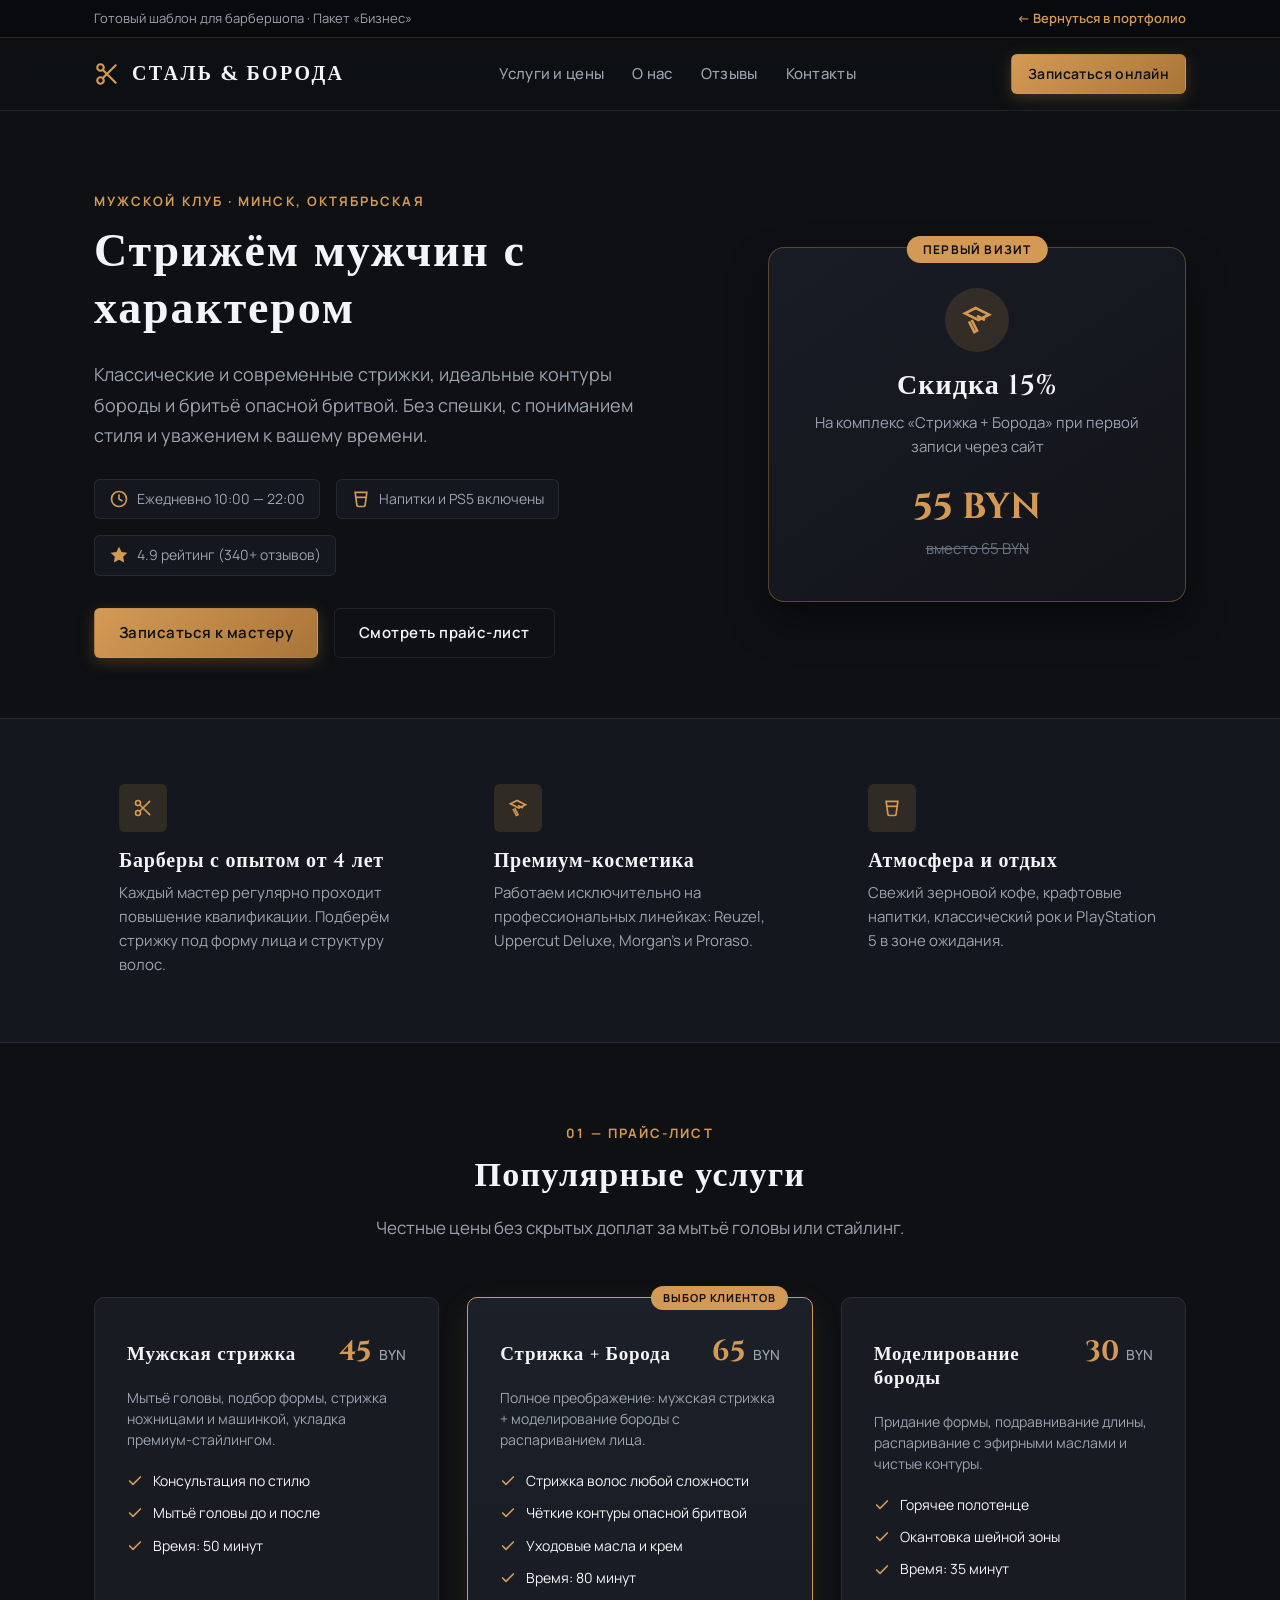
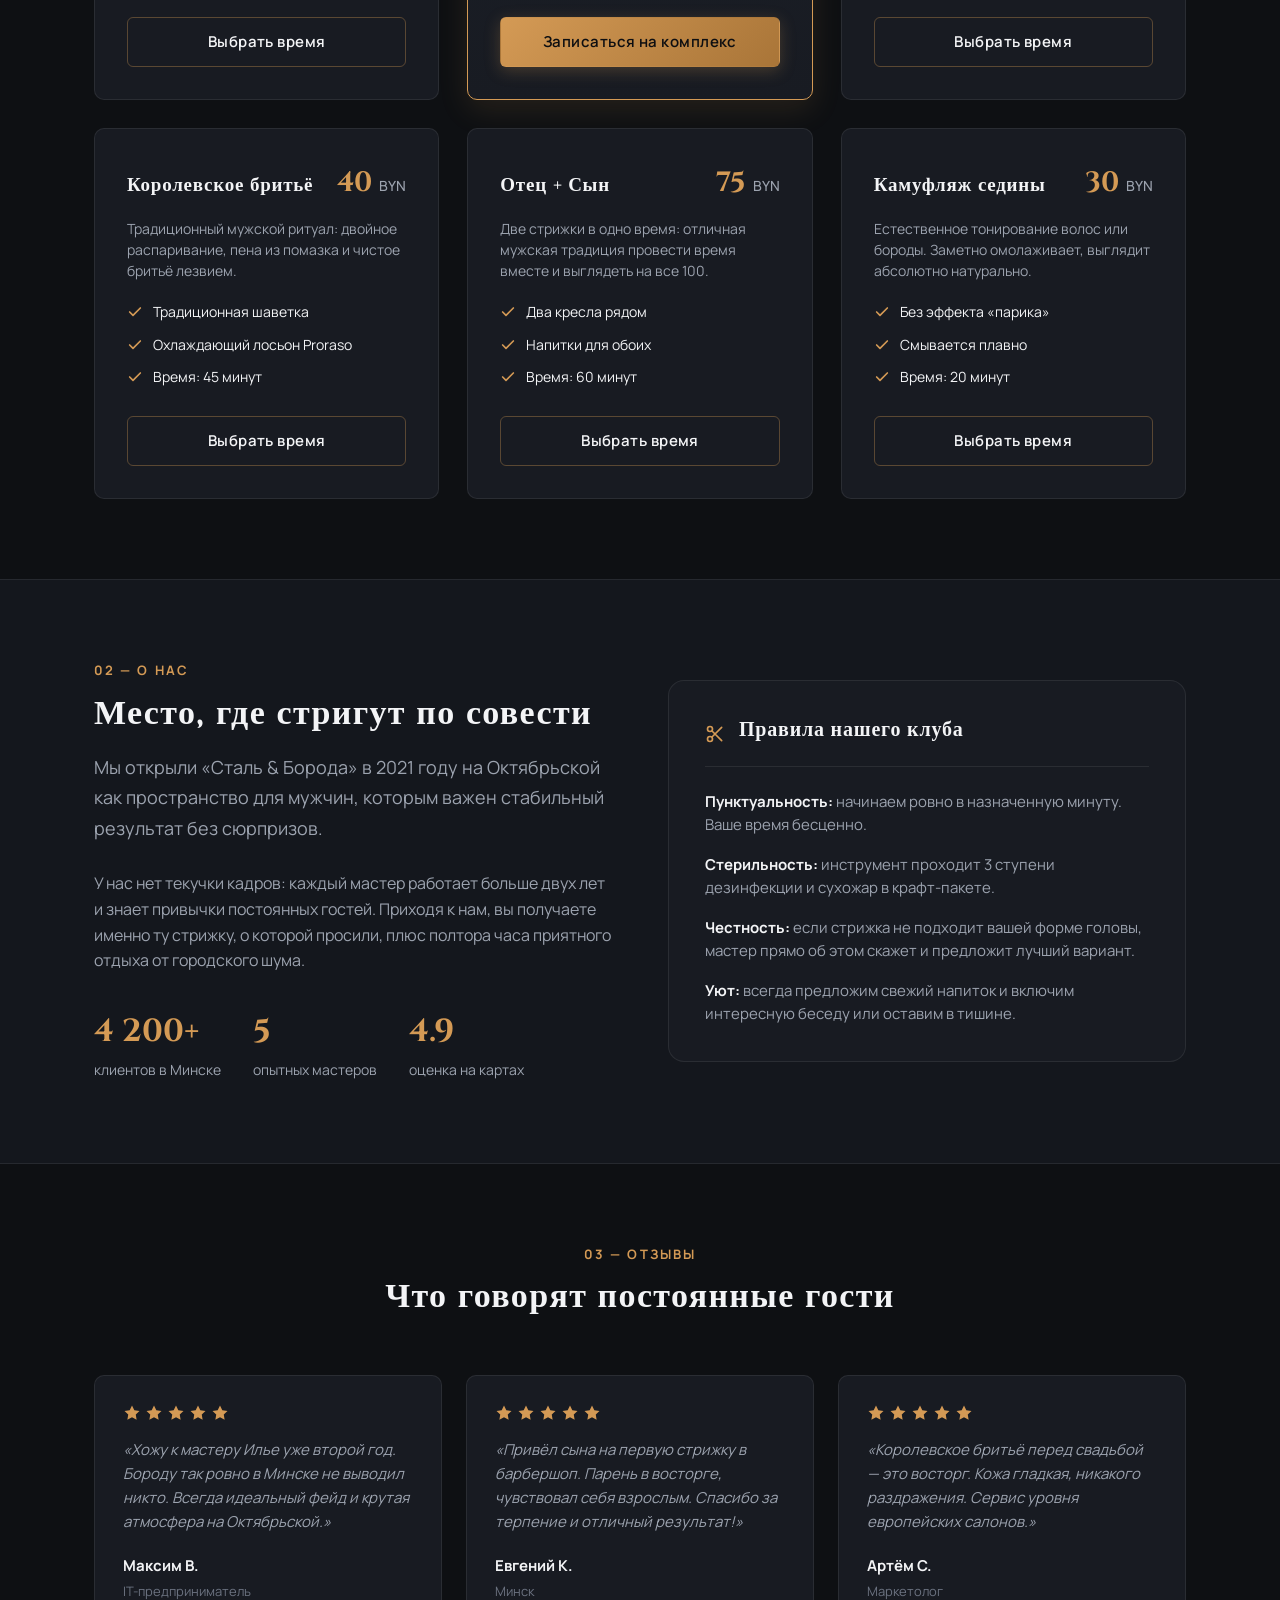
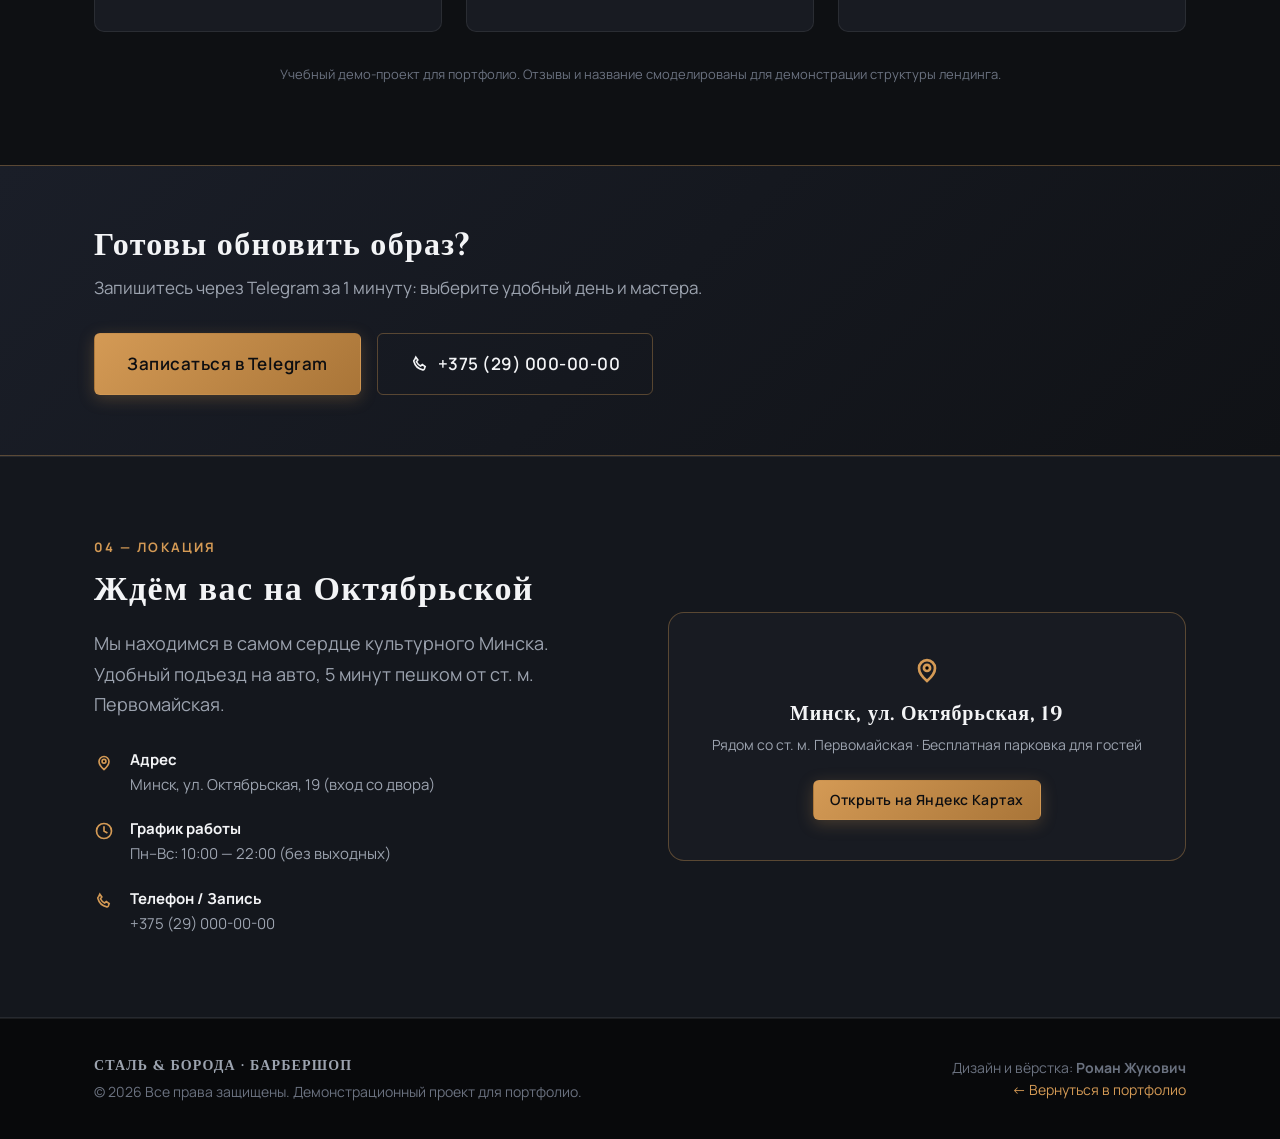
==== demo/barber/index.html @ 0c167d6f "Добавлены 3 шаблона под ниши (барбершоп, СТО, репетитор) и коммерческие пакеты" ====
<!DOCTYPE html>
<html lang="ru">
<head>
<meta charset="utf-8">
<meta name="viewport" content="width=device-width, initial-scale=1">
<title>Барбершоп «Сталь & Борода» — Минск | Мужские стрижки и бритьё</title>
<meta name="description" content="Демо-сайт барбершопа в Минске: мужские стрижки, моделирование бороды, королевское бритьё. Стильный тёмный дизайн, прайс-лист, онлайн-запись.">
<link rel="icon" href="favicon.svg" type="image/svg+xml">
<link rel="preconnect" href="https://fonts.googleapis.com">
<link rel="preconnect" href="https://fonts.gstatic.com" crossorigin>
<link rel="stylesheet" href="https://fonts.googleapis.com/css2?family=Cinzel:wght@600;700;800&family=Manrope:wght@300;400;500;600;700&display=swap">
<link rel="stylesheet" href="style.css">
</head>
<body>

<!-- SVG-иконки без внешних зависимостей -->
<svg width="0" height="0" style="position:absolute" aria-hidden="true" focusable="false">
  <symbol id="i-scissors" viewBox="0 0 24 24"><circle cx="6" cy="6" r="3" fill="none" stroke="currentColor" stroke-width="2"/><circle cx="6" cy="18" r="3" fill="none" stroke="currentColor" stroke-width="2"/><path d="M20 4L8.7 15.3M8.7 8.7L20 20" stroke="currentColor" stroke-width="2" stroke-linecap="round"/></symbol>
  <symbol id="i-razor" viewBox="0 0 24 24"><path d="M3 7l8-4 10 5-8 4z" fill="none" stroke="currentColor" stroke-width="2"/><path d="M6 13l4 8 2-1-4-8" stroke="currentColor" stroke-width="2"/><path d="M12 9l6 3" stroke="currentColor" stroke-width="2"/></symbol>
  <symbol id="i-clock" viewBox="0 0 24 24"><circle cx="12" cy="12" r="9" fill="none" stroke="currentColor" stroke-width="2"/><path d="M12 7v5l3.5 2" stroke="currentColor" stroke-width="2" stroke-linecap="round"/></symbol>
  <symbol id="i-star" viewBox="0 0 24 24"><path d="M12 2l3.09 6.26L22 9.27l-5 4.87 1.18 6.88L12 17.77l-6.18 3.25L7 14.14 2 9.27l6.91-1.01L12 2z" fill="currentColor"/></symbol>
  <symbol id="i-pin" viewBox="0 0 24 24"><path d="M12 21s6-5.2 6-9.6A6 6 0 0 0 6 11.4C6 15.8 12 21 12 21z" fill="none" stroke="currentColor" stroke-width="2"/><circle cx="12" cy="11.2" r="2.3" stroke="currentColor" stroke-width="2"/></symbol>
  <symbol id="i-phone" viewBox="0 0 24 24"><path d="M7 3.8l2.4 3.4-1.7 2.1a11 11 0 0 0 5 5l2.1-1.7 3.4 2.4-1 3a1.6 1.6 0 0 1-1.8 1C9.4 17.8 6.2 14.6 4.6 8.6a1.6 1.6 0 0 1 1-1.8z" fill="none" stroke="currentColor" stroke-width="2"/></symbol>
  <symbol id="i-check" viewBox="0 0 24 24"><path d="M20 6L9 17l-5-5" fill="none" stroke="currentColor" stroke-width="2.5" stroke-linecap="round" stroke-linejoin="round"/></symbol>
  <symbol id="i-whiskey" viewBox="0 0 24 24"><path d="M5 4h14l-2 15a2 2 0 0 1-2 2H9a2 2 0 0 1-2-2L5 4z" fill="none" stroke="currentColor" stroke-width="2"/><path d="M6 10h12" stroke="currentColor" stroke-width="2"/></symbol>
</svg>

<!-- Полоска демонстрации портфолио -->
<div class="demo-strip">
  <div class="container strip-inner">
    <span>Готовый шаблон для барбершопа · Пакет «Бизнес»</span>
    <a href="../../index.html">← Вернуться в портфолио</a>
  </div>
</div>

<!-- ================= ШАПКА ================= -->
<header class="site-header">
  <div class="container header-inner">
    <a class="logo" href="index.html">
      <svg class="icon icon-logo" aria-hidden="true" focusable="false"><use href="#i-scissors"></use></svg>
      <span>СТАЛЬ & БОРОДА</span>
    </a>

    <nav class="nav" aria-label="Навигация">
      <a href="#services">Услуги и цены</a>
      <a href="#about">О нас</a>
      <a href="#reviews">Отзывы</a>
      <a href="#contacts">Контакты</a>
    </nav>

    <a class="btn btn-primary btn-small" href="https://t.me/Zhukovich_R" target="_blank" rel="noopener">Записаться онлайн</a>
  </div>
</header>

<main>

  <!-- ================= ГЛАВНЫЙ ЭКРАН ================= -->
  <section class="hero">
    <div class="container hero-inner">
      <div class="hero-content">
        <p class="eyebrow">Мужской клуб · Минск, Октябрьская</p>
        <h1>Стрижём мужчин с характером</h1>
        <p class="lead">
          Классические и современные стрижки, идеальные контуры бороды и бритьё опасной бритвой.
          Без спешки, с пониманием стиля и уважением к вашему времени.
        </p>

        <ul class="hero-badges">
          <li><svg class="icon" aria-hidden="true"><use href="#i-clock"></use></svg> Ежедневно 10:00 — 22:00</li>
          <li><svg class="icon" aria-hidden="true"><use href="#i-whiskey"></use></svg> Напитки и PS5 включены</li>
          <li><svg class="icon" aria-hidden="true"><use href="#i-star"></use></svg> 4.9 рейтинг (340+ отзывов)</li>
        </ul>

        <div class="hero-actions">
          <a class="btn btn-primary" href="https://t.me/Zhukovich_R" target="_blank" rel="noopener">Записаться к мастеру</a>
          <a class="btn btn-ghost" href="#services">Смотреть прайс-лист</a>
        </div>
      </div>

      <!-- Атмосферная карточка первого экрана -->
      <div class="hero-card" aria-hidden="true">
        <div class="badge-accent">Первый визит</div>
        <div class="hero-card-inner">
          <div class="hero-card-icon"><svg class="icon icon-hero"><use href="#i-razor"></use></svg></div>
          <h3>Скидка 15%</h3>
          <p>На комплекс «Стрижка + Борода» при первой записи через сайт</p>
          <div class="hero-card-price">55 BYN <span>вместо 65 BYN</span></div>
        </div>
      </div>
    </div>
  </section>

  <!-- ================= ПРЕИМУЩЕСТВА ================= -->
  <section class="features">
    <div class="container features-grid">
      <article class="feature-item">
        <div class="feature-icon"><svg class="icon"><use href="#i-scissors"></use></svg></div>
        <h3>Барберы с опытом от 4 лет</h3>
        <p>Каждый мастер регулярно проходит повышение квалификации. Подберём стрижку под форму лица и структуру волос.</p>
      </article>

      <article class="feature-item">
        <div class="feature-icon"><svg class="icon"><use href="#i-razor"></use></svg></div>
        <h3>Премиум-косметика</h3>
        <p>Работаем исключительно на профессиональных линейках: Reuzel, Uppercut Deluxe, Morgan's и Proraso.</p>
      </article>

      <article class="feature-item">
        <div class="feature-icon"><svg class="icon"><use href="#i-whiskey"></use></svg></div>
        <h3>Атмосфера и отдых</h3>
        <p>Свежий зерновой кофе, крафтовые напитки, классический рок и PlayStation 5 в зоне ожидания.</p>
      </article>
    </div>
  </section>

  <!-- ================= УСЛУГИ И ЦЕНЫ ================= -->
  <section id="services" class="section">
    <div class="container">
      <div class="section-head">
        <p class="eyebrow">01 — Прайс-лист</p>
        <h2>Популярные услуги</h2>
        <p class="section-desc">Честные цены без скрытых доплат за мытьё головы или стайлинг.</p>
      </div>

      <div class="pricing-grid">
        <article class="price-card">
          <div class="price-header">
            <h3>Мужская стрижка</h3>
            <span class="price-val">45 <small>BYN</small></span>
          </div>
          <p class="price-desc">Мытьё головы, подбор формы, стрижка ножницами и машинкой, укладка премиум-стайлингом.</p>
          <ul class="price-features">
            <li><svg class="icon-chk"><use href="#i-check"></use></svg> Консультация по стилю</li>
            <li><svg class="icon-chk"><use href="#i-check"></use></svg> Мытьё головы до и после</li>
            <li><svg class="icon-chk"><use href="#i-check"></use></svg> Время: 50 минут</li>
          </ul>
          <a class="btn btn-outline" href="https://t.me/Zhukovich_R" target="_blank" rel="noopener">Выбрать время</a>
        </article>

        <article class="price-card popular">
          <div class="popular-tag">Выбор клиентов</div>
          <div class="price-header">
            <h3>Стрижка + Борода</h3>
            <span class="price-val">65 <small>BYN</small></span>
          </div>
          <p class="price-desc">Полное преображение: мужская стрижка + моделирование бороды с распариванием лица.</p>
          <ul class="price-features">
            <li><svg class="icon-chk"><use href="#i-check"></use></svg> Стрижка волос любой сложности</li>
            <li><svg class="icon-chk"><use href="#i-check"></use></svg> Чёткие контуры опасной бритвой</li>
            <li><svg class="icon-chk"><use href="#i-check"></use></svg> Уходовые масла и крем</li>
            <li><svg class="icon-chk"><use href="#i-check"></use></svg> Время: 80 минут</li>
          </ul>
          <a class="btn btn-primary" href="https://t.me/Zhukovich_R" target="_blank" rel="noopener">Записаться на комплекс</a>
        </article>

        <article class="price-card">
          <div class="price-header">
            <h3>Моделирование бороды</h3>
            <span class="price-val">30 <small>BYN</small></span>
          </div>
          <p class="price-desc">Придание формы, подравнивание длины, распаривание с эфирными маслами и чистые контуры.</p>
          <ul class="price-features">
            <li><svg class="icon-chk"><use href="#i-check"></use></svg> Горячее полотенце</li>
            <li><svg class="icon-chk"><use href="#i-check"></use></svg> Окантовка шейной зоны</li>
            <li><svg class="icon-chk"><use href="#i-check"></use></svg> Время: 35 минут</li>
          </ul>
          <a class="btn btn-outline" href="https://t.me/Zhukovich_R" target="_blank" rel="noopener">Выбрать время</a>
        </article>

        <article class="price-card">
          <div class="price-header">
            <h3>Королевское бритьё</h3>
            <span class="price-val">40 <small>BYN</small></span>
          </div>
          <p class="price-desc">Традиционный мужской ритуал: двойное распаривание, пена из помазка и чистое бритьё лезвием.</p>
          <ul class="price-features">
            <li><svg class="icon-chk"><use href="#i-check"></use></svg> Традиционная шаветка</li>
            <li><svg class="icon-chk"><use href="#i-check"></use></svg> Охлаждающий лосьон Proraso</li>
            <li><svg class="icon-chk"><use href="#i-check"></use></svg> Время: 45 минут</li>
          </ul>
          <a class="btn btn-outline" href="https://t.me/Zhukovich_R" target="_blank" rel="noopener">Выбрать время</a>
        </article>

        <article class="price-card">
          <div class="price-header">
            <h3>Отец + Сын</h3>
            <span class="price-val">75 <small>BYN</small></span>
          </div>
          <p class="price-desc">Две стрижки в одно время: отличная мужская традиция провести время вместе и выглядеть на все 100.</p>
          <ul class="price-features">
            <li><svg class="icon-chk"><use href="#i-check"></use></svg> Два кресла рядом</li>
            <li><svg class="icon-chk"><use href="#i-check"></use></svg> Напитки для обоих</li>
            <li><svg class="icon-chk"><use href="#i-check"></use></svg> Время: 60 минут</li>
          </ul>
          <a class="btn btn-outline" href="https://t.me/Zhukovich_R" target="_blank" rel="noopener">Выбрать время</a>
        </article>

        <article class="price-card">
          <div class="price-header">
            <h3>Камуфляж седины</h3>
            <span class="price-val">30 <small>BYN</small></span>
          </div>
          <p class="price-desc">Естественное тонирование волос или бороды. Заметно омолаживает, выглядит абсолютно натурально.</p>
          <ul class="price-features">
            <li><svg class="icon-chk"><use href="#i-check"></use></svg> Без эффекта «парика»</li>
            <li><svg class="icon-chk"><use href="#i-check"></use></svg> Смывается плавно</li>
            <li><svg class="icon-chk"><use href="#i-check"></use></svg> Время: 20 минут</li>
          </ul>
          <a class="btn btn-outline" href="https://t.me/Zhukovich_R" target="_blank" rel="noopener">Выбрать время</a>
        </article>
      </div>
    </div>
  </section>

  <!-- ================= О НАС ================= -->
  <section id="about" class="section section-darker">
    <div class="container two-col">
      <div>
        <p class="eyebrow">02 — О нас</p>
        <h2>Место, где стригут по совести</h2>
        <p class="lead">
          Мы открыли «Сталь & Борода» в 2021 году на Октябрьской как пространство для мужчин,
          которым важен стабильный результат без сюрпризов.
        </p>
        <p class="text-muted">
          У нас нет текучки кадров: каждый мастер работает больше двух лет и знает привычки постоянных гостей.
          Приходя к нам, вы получаете именно ту стрижку, о которой просили, плюс полтора часа приятного отдыха от городского шума.
        </p>
        <div class="stats-row">
          <div class="stat-box"><b>4 200+</b><span>клиентов в Минске</span></div>
          <div class="stat-box"><b>5</b><span>опытных мастеров</span></div>
          <div class="stat-box"><b>4.9</b><span>оценка на картах</span></div>
        </div>
      </div>

      <div class="atmosphere-box">
        <div class="atmo-header">
          <svg class="icon icon-gold"><use href="#i-scissors"></use></svg>
          <h3>Правила нашего клуба</h3>
        </div>
        <ul class="atmo-list">
          <li><b>Пунктуальность:</b> начинаем ровно в назначенную минуту. Ваше время бесценно.</li>
          <li><b>Стерильность:</b> инструмент проходит 3 ступени дезинфекции и сухожар в крафт-пакете.</li>
          <li><b>Честность:</b> если стрижка не подходит вашей форме головы, мастер прямо об этом скажет и предложит лучший вариант.</li>
          <li><b>Уют:</b> всегда предложим свежий напиток и включим интересную беседу или оставим в тишине.</li>
        </ul>
      </div>
    </div>
  </section>

  <!-- ================= ОТЗЫВЫ ================= -->
  <section id="reviews" class="section">
    <div class="container">
      <div class="section-head">
        <p class="eyebrow">03 — Отзывы</p>
        <h2>Что говорят постоянные гости</h2>
      </div>

      <div class="reviews-grid">
        <article class="review-card">
          <div class="stars">
            <svg class="icon-star"><use href="#i-star"></use></svg>
            <svg class="icon-star"><use href="#i-star"></use></svg>
            <svg class="icon-star"><use href="#i-star"></use></svg>
            <svg class="icon-star"><use href="#i-star"></use></svg>
            <svg class="icon-star"><use href="#i-star"></use></svg>
          </div>
          <p>«Хожу к мастеру Илье уже второй год. Бороду так ровно в Минске не выводил никто. Всегда идеальный фейд и крутая атмосфера на Октябрьской.»</p>
          <div class="reviewer"><b>Максим В.</b><span>IT-предприниматель</span></div>
        </article>

        <article class="review-card">
          <div class="stars">
            <svg class="icon-star"><use href="#i-star"></use></svg>
            <svg class="icon-star"><use href="#i-star"></use></svg>
            <svg class="icon-star"><use href="#i-star"></use></svg>
            <svg class="icon-star"><use href="#i-star"></use></svg>
            <svg class="icon-star"><use href="#i-star"></use></svg>
          </div>
          <p>«Привёл сына на первую стрижку в барбершоп. Парень в восторге, чувствовал себя взрослым. Спасибо за терпение и отличный результат!»</p>
          <div class="reviewer"><b>Евгений К.</b><span>Минск</span></div>
        </article>

        <article class="review-card">
          <div class="stars">
            <svg class="icon-star"><use href="#i-star"></use></svg>
            <svg class="icon-star"><use href="#i-star"></use></svg>
            <svg class="icon-star"><use href="#i-star"></use></svg>
            <svg class="icon-star"><use href="#i-star"></use></svg>
            <svg class="icon-star"><use href="#i-star"></use></svg>
          </div>
          <p>«Королевское бритьё перед свадьбой — это восторг. Кожа гладкая, никакого раздражения. Сервис уровня европейских салонов.»</p>
          <div class="reviewer"><b>Артём С.</b><span>Маркетолог</span></div>
        </article>
      </div>

      <p class="demo-note">Учебный демо-проект для портфолио. Отзывы и название смоделированы для демонстрации структуры лендинга.</p>
    </div>
  </section>

  <!-- ================= ПРИЗЫВ К ДЕЙСТВИЮ ================= -->
  <section class="cta-banner">
    <div class="container cta-flex">
      <div>
        <h2>Готовы обновить образ?</h2>
        <p>Запишитесь через Telegram за 1 минуту: выберите удобный день и мастера.</p>
      </div>
      <div class="cta-btns">
        <a class="btn btn-primary btn-large" href="https://t.me/Zhukovich_R" target="_blank" rel="noopener">Записаться в Telegram</a>
        <a class="btn btn-outline btn-large" href="tel:+375290000000">
          <svg class="icon"><use href="#i-phone"></use></svg>
          +375 (29) 000-00-00
        </a>
      </div>
    </div>
  </section>

  <!-- ================= КОНТАКТЫ ================= -->
  <section id="contacts" class="section section-darker">
    <div class="container two-col">
      <div>
        <p class="eyebrow">04 — Локация</p>
        <h2>Ждём вас на Октябрьской</h2>
        <p class="lead">
          Мы находимся в самом сердце культурного Минска. Удобный подъезд на авто, 5 минут пешком от ст. м. Первомайская.
        </p>

        <ul class="contact-info">
          <li>
            <svg class="icon"><use href="#i-pin"></use></svg>
            <div><b>Адрес</b><span>Минск, ул. Октябрьская, 19 (вход со двора)</span></div>
          </li>
          <li>
            <svg class="icon"><use href="#i-clock"></use></svg>
            <div><b>График работы</b><span>Пн–Вс: 10:00 — 22:00 (без выходных)</span></div>
          </li>
          <li>
            <svg class="icon"><use href="#i-phone"></use></svg>
            <div><b>Телефон / Запись</b><span>+375 (29) 000-00-00</span></div>
          </li>
        </ul>
      </div>

      <div class="map-placeholder">
        <div class="map-box">
          <svg class="icon icon-big"><use href="#i-pin"></use></svg>
          <h4>Минск, ул. Октябрьская, 19</h4>
          <p>Рядом со ст. м. Первомайская · Бесплатная парковка для гостей</p>
          <a class="btn btn-small btn-primary" href="https://yandex.by/maps" target="_blank" rel="noopener">Открыть на Яндекс Картах</a>
        </div>
      </div>
    </div>
  </section>

</main>

<!-- ================= ПОДВАЛ ================= -->
<footer class="site-footer">
  <div class="container footer-inner">
    <div>
      <p class="footer-brand">СТАЛЬ & БОРОДА · БАРБЕРШОП</p>
      <p class="footer-copy">© 2026 Все права защищены. Демонстрационный проект для портфолио.</p>
    </div>
    <div class="footer-meta">
      <p>Дизайн и вёрстка: <b>Роман Жукович</b></p>
      <p><a href="../../index.html">← Вернуться в портфолио</a></p>
    </div>
  </div>
</footer>

</body>
</html>
---- demo/barber/style.css ----
/* =========================================================
   СТАЛЬ & БОРОДА — Стили барбершопа
   Дизайн: Тёмный маскулинный стиль с тёплым бронзово-золотым акцентом
   ========================================================= */

:root {
  --bg-main: #0e1013;
  --bg-surface: #14171d;
  --bg-surface-2: #1b1f27;
  --bg-card: #181b22;
  --border: rgba(255, 255, 255, 0.08);
  --border-gold: rgba(212, 154, 85, 0.35);

  --text-main: #f3f4f6;
  --text-muted: #9ca3af;
  --text-subtle: #6b7280;

  --gold: #d49a55;
  --gold-hover: #e5b072;
  --gold-dark: #a97538;
  --gold-glow: rgba(212, 154, 85, 0.15);

  --font-heading: 'Cinzel', serif;
  --font-body: 'Manrope', -apple-system, BlinkMacSystemFont, 'Segoe UI', Roboto, sans-serif;

  --radius-sm: 6px;
  --radius-md: 10px;
  --radius-lg: 16px;
  --transition: 0.25s cubic-bezier(0.16, 1, 0.3, 1);
}

*, *::before, *::after {
  box-sizing: border-box;
  margin: 0;
  padding: 0;
}

html {
  scroll-behavior: smooth;
  font-size: 16px;
  background-color: var(--bg-main);
  color: var(--text-main);
  font-family: var(--font-body);
  line-height: 1.6;
  -webkit-font-smoothing: antialiased;
}

body {
  overflow-x: hidden;
  background-color: var(--bg-main);
}

/* ================= СЕТКА И КОНТЕЙНЕР ================= */

.container {
  width: 100%;
  max-width: 1140px;
  margin: 0 auto;
  padding: 0 24px;
}

/* ================= ДЕМО-ПОЛОСКА ================= */

.demo-strip {
  background: #090a0d;
  border-bottom: 1px solid rgba(212, 154, 85, 0.2);
  font-size: 0.8125rem;
  padding: 8px 0;
  color: var(--text-muted);
}

.strip-inner {
  display: flex;
  justify-content: space-between;
  align-items: center;
  flex-wrap: wrap;
  gap: 12px;
}

.strip-inner a {
  color: var(--gold);
  text-decoration: none;
  font-weight: 600;
  transition: color var(--transition);
}

.strip-inner a:hover {
  color: var(--gold-hover);
  text-decoration: underline;
}

/* ================= ШАПКА ================= */

.site-header {
  position: sticky;
  top: 0;
  z-index: 100;
  background: rgba(14, 16, 19, 0.88);
  backdrop-filter: blur(12px);
  -webkit-backdrop-filter: blur(12px);
  border-bottom: 1px solid var(--border);
  padding: 16px 0;
}

.header-inner {
  display: flex;
  justify-content: space-between;
  align-items: center;
}

.logo {
  display: inline-flex;
  align-items: center;
  gap: 12px;
  color: var(--text-main);
  text-decoration: none;
  font-family: var(--font-heading);
  font-weight: 700;
  font-size: 1.25rem;
  letter-spacing: 0.12em;
}

.logo .icon-logo {
  width: 26px;
  height: 26px;
  color: var(--gold);
}

.nav {
  display: flex;
  align-items: center;
  gap: 28px;
}

.nav a {
  color: var(--text-muted);
  text-decoration: none;
  font-size: 0.9375rem;
  font-weight: 500;
  letter-spacing: 0.02em;
  transition: color var(--transition);
}

.nav a:hover {
  color: var(--gold);
}

/* ================= КНОПКИ ================= */

.btn {
  display: inline-flex;
  align-items: center;
  justify-content: center;
  gap: 8px;
  font-family: var(--font-body);
  font-size: 0.9375rem;
  font-weight: 600;
  letter-spacing: 0.03em;
  padding: 12px 24px;
  border-radius: var(--radius-sm);
  text-decoration: none;
  cursor: pointer;
  transition: all var(--transition);
  border: 1px solid transparent;
}

.btn-primary {
  background: linear-gradient(135deg, var(--gold), var(--gold-dark));
  color: #0d0e11;
  box-shadow: 0 4px 16px rgba(212, 154, 85, 0.25);
}

.btn-primary:hover {
  background: linear-gradient(135deg, var(--gold-hover), var(--gold));
  box-shadow: 0 6px 22px rgba(212, 154, 85, 0.4);
  transform: translateY(-1px);
}

.btn-ghost {
  background: transparent;
  color: var(--text-main);
  border-color: var(--border);
}

.btn-ghost:hover {
  border-color: var(--gold);
  color: var(--gold);
  background: var(--gold-glow);
}

.btn-outline {
  background: transparent;
  color: var(--text-main);
  border-color: var(--border-gold);
}

.btn-outline:hover {
  background: var(--gold-glow);
  border-color: var(--gold);
  color: var(--gold-hover);
}

.btn-small {
  padding: 8px 16px;
  font-size: 0.875rem;
}

.btn-large {
  padding: 16px 32px;
  font-size: 1.0625rem;
}

/* ================= ИКОНКИ ================= */

.icon {
  width: 20px;
  height: 20px;
  stroke-width: 2;
  flex-shrink: 0;
  vertical-align: middle;
}

.icon-big {
  width: 32px;
  height: 32px;
  color: var(--gold);
}

.icon-star {
  width: 18px;
  height: 18px;
  color: var(--gold);
  fill: var(--gold);
}

.icon-gold {
  color: var(--gold);
}

.icon-chk {
  width: 16px;
  height: 16px;
  color: var(--gold);
  flex-shrink: 0;
}

/* ================= ТИПОГРАФИКА ================= */

.eyebrow {
  color: var(--gold);
  text-transform: uppercase;
  font-size: 0.8125rem;
  letter-spacing: 0.16em;
  font-weight: 700;
  margin-bottom: 12px;
}

h1, h2, h3, h4 {
  font-family: var(--font-heading);
  color: var(--text-main);
  line-height: 1.25;
  letter-spacing: 0.04em;
}

h1 {
  font-size: 2.875rem;
  font-weight: 800;
  margin-bottom: 20px;
}

h2 {
  font-size: 2.125rem;
  font-weight: 700;
  margin-bottom: 16px;
}

h3 {
  font-size: 1.25rem;
  font-weight: 600;
  margin-bottom: 8px;
}

.lead {
  font-size: 1.125rem;
  color: var(--text-muted);
  line-height: 1.7;
  max-width: 580px;
  margin-bottom: 28px;
}

.section {
  padding: 80px 0;
}

.section-darker {
  background-color: var(--bg-surface);
  border-top: 1px solid var(--border);
  border-bottom: 1px solid var(--border);
}

.section-head {
  text-align: center;
  max-width: 640px;
  margin: 0 auto 56px;
}

.section-desc {
  color: var(--text-muted);
  font-size: 1.0625rem;
  margin-top: 8px;
}

/* ================= ГЛАВНЫЙ ЭКРАН ================= */

.hero {
  padding: 80px 0 60px;
  position: relative;
  overflow: hidden;
}

.hero-inner {
  display: grid;
  grid-template-columns: 1.2fr 0.8fr;
  align-items: center;
  gap: 48px;
}

.hero-badges {
  list-style: none;
  display: flex;
  flex-wrap: wrap;
  gap: 16px;
  margin-bottom: 32px;
}

.hero-badges li {
  display: inline-flex;
  align-items: center;
  gap: 8px;
  background: var(--bg-surface);
  border: 1px solid var(--border);
  padding: 8px 14px;
  border-radius: var(--radius-sm);
  font-size: 0.875rem;
  color: var(--text-muted);
}

.hero-badges li .icon {
  color: var(--gold);
}

.hero-actions {
  display: flex;
  flex-wrap: wrap;
  gap: 16px;
}

/* Карточка акции на первом экране */
.hero-card {
  background: linear-gradient(145deg, #181c24, #121419);
  border: 1px solid var(--border-gold);
  border-radius: var(--radius-lg);
  padding: 40px 32px;
  position: relative;
  box-shadow: 0 20px 40px rgba(0, 0, 0, 0.4);
  text-align: center;
}

.badge-accent {
  position: absolute;
  top: -12px;
  left: 50%;
  transform: translateX(-50%);
  background: var(--gold);
  color: #0c0d10;
  padding: 4px 16px;
  border-radius: 20px;
  font-size: 0.75rem;
  font-weight: 700;
  letter-spacing: 0.1em;
  text-transform: uppercase;
}

.hero-card-icon {
  width: 64px;
  height: 64px;
  margin: 0 auto 16px;
  border-radius: 50%;
  background: var(--gold-glow);
  display: flex;
  align-items: center;
  justify-content: center;
}

.icon-hero {
  width: 32px;
  height: 32px;
  color: var(--gold);
}

.hero-card h3 {
  font-size: 1.75rem;
  margin-bottom: 8px;
}

.hero-card p {
  color: var(--text-muted);
  font-size: 0.9375rem;
  margin-bottom: 20px;
}

.hero-card-price {
  font-family: var(--font-heading);
  font-size: 2.25rem;
  font-weight: 700;
  color: var(--gold);
}

.hero-card-price span {
  display: block;
  font-size: 0.9375rem;
  color: var(--text-subtle);
  text-decoration: line-through;
  font-weight: 400;
  font-family: var(--font-body);
}

/* ================= ПРЕИМУЩЕСТВА ================= */

.features {
  padding: 40px 0;
  background: var(--bg-surface);
  border-top: 1px solid var(--border);
  border-bottom: 1px solid var(--border);
}

.features-grid {
  display: grid;
  grid-template-columns: repeat(3, 1fr);
  gap: 32px;
}

.feature-item {
  padding: 24px;
  border-radius: var(--radius-md);
  border: 1px solid transparent;
  transition: all var(--transition);
}

.feature-item:hover {
  background: var(--bg-card);
  border-color: var(--border);
}

.feature-icon {
  width: 48px;
  height: 48px;
  border-radius: var(--radius-sm);
  background: var(--gold-glow);
  display: flex;
  align-items: center;
  justify-content: center;
  margin-bottom: 16px;
  color: var(--gold);
}

.feature-item p {
  color: var(--text-muted);
  font-size: 0.9375rem;
  line-height: 1.6;
}

/* ================= ПРАЙС-ЛИСТ ================= */

.pricing-grid {
  display: grid;
  grid-template-columns: repeat(3, 1fr);
  gap: 28px;
}

.price-card {
  background: var(--bg-card);
  border: 1px solid var(--border);
  border-radius: var(--radius-md);
  padding: 32px;
  display: flex;
  flex-direction: column;
  position: relative;
  transition: all var(--transition);
}

.price-card:hover {
  transform: translateY(-4px);
  border-color: var(--border-gold);
  box-shadow: 0 12px 30px rgba(0, 0, 0, 0.35);
}

.price-card.popular {
  border-color: var(--gold);
  background: linear-gradient(180deg, #1b2029 0%, var(--bg-card) 100%);
  box-shadow: 0 10px 30px rgba(212, 154, 85, 0.12);
}

.popular-tag {
  position: absolute;
  top: -12px;
  right: 24px;
  background: var(--gold);
  color: #0e1013;
  padding: 3px 12px;
  border-radius: 12px;
  font-size: 0.6875rem;
  font-weight: 700;
  text-transform: uppercase;
  letter-spacing: 0.08em;
}

.price-header {
  display: flex;
  justify-content: space-between;
  align-items: baseline;
  margin-bottom: 12px;
  gap: 12px;
}

.price-header h3 {
  font-size: 1.1875rem;
}

.price-val {
  font-family: var(--font-heading);
  font-size: 1.75rem;
  font-weight: 700;
  color: var(--gold);
  white-space: nowrap;
}

.price-val small {
  font-size: 0.875rem;
  color: var(--text-muted);
  font-family: var(--font-body);
  font-weight: 500;
}

.price-desc {
  color: var(--text-muted);
  font-size: 0.875rem;
  line-height: 1.5;
  margin-bottom: 20px;
  min-height: 40px;
}

.price-features {
  list-style: none;
  margin-bottom: 28px;
  display: flex;
  flex-direction: column;
  gap: 10px;
  flex-grow: 1;
}

.price-features li {
  display: flex;
  align-items: center;
  gap: 10px;
  font-size: 0.875rem;
  color: var(--text-main);
}

.price-card .btn {
  width: 100%;
}

/* ================= ДВУХКОЛОНОЧНЫЙ БЛОК ================= */

.two-col {
  display: grid;
  grid-template-columns: 1fr 1fr;
  gap: 56px;
  align-items: center;
}

.text-muted {
  color: var(--text-muted);
  margin-bottom: 24px;
}

.stats-row {
  display: flex;
  gap: 32px;
  margin-top: 32px;
}

.stat-box b {
  display: block;
  font-family: var(--font-heading);
  font-size: 2rem;
  color: var(--gold);
}

.stat-box span {
  font-size: 0.875rem;
  color: var(--text-muted);
}

.atmosphere-box {
  background: var(--bg-card);
  border: 1px solid var(--border);
  border-radius: var(--radius-lg);
  padding: 36px;
}

.atmo-header {
  display: flex;
  align-items: center;
  gap: 14px;
  margin-bottom: 24px;
  padding-bottom: 16px;
  border-bottom: 1px solid var(--border);
}

.atmo-list {
  list-style: none;
  display: flex;
  flex-direction: column;
  gap: 18px;
}

.atmo-list li {
  font-size: 0.9375rem;
  color: var(--text-muted);
  line-height: 1.5;
}

.atmo-list b {
  color: var(--text-main);
}

/* ================= ОТЗЫВЫ ================= */

.reviews-grid {
  display: grid;
  grid-template-columns: repeat(3, 1fr);
  gap: 24px;
}

.review-card {
  background: var(--bg-card);
  border: 1px solid var(--border);
  border-radius: var(--radius-md);
  padding: 28px;
  display: flex;
  flex-direction: column;
}

.stars {
  display: flex;
  gap: 4px;
  margin-bottom: 16px;
}

.review-card p {
  color: var(--text-muted);
  font-style: italic;
  font-size: 0.9375rem;
  line-height: 1.6;
  margin-bottom: 20px;
  flex-grow: 1;
}

.reviewer b {
  display: block;
  color: var(--text-main);
  font-size: 0.9375rem;
}

.reviewer span {
  font-size: 0.8125rem;
  color: var(--text-subtle);
}

.demo-note {
  margin-top: 32px;
  text-align: center;
  font-size: 0.8125rem;
  color: var(--text-subtle);
}

/* ================= ПРИЗЫВ К ДЕЙСТВИЮ ================= */

.cta-banner {
  background: linear-gradient(135deg, #1a1e28, #101216);
  border-top: 1px solid var(--border-gold);
  border-bottom: 1px solid var(--border-gold);
  padding: 60px 0;
}

.cta-flex {
  display: flex;
  justify-content: space-between;
  align-items: center;
  flex-wrap: wrap;
  gap: 32px;
}

.cta-flex h2 {
  font-size: 2rem;
  margin-bottom: 8px;
}

.cta-flex p {
  color: var(--text-muted);
  font-size: 1.0625rem;
}

.cta-btns {
  display: flex;
  flex-wrap: wrap;
  gap: 16px;
}

/* ================= КОНТАКТЫ ================= */

.contact-info {
  list-style: none;
  display: flex;
  flex-direction: column;
  gap: 20px;
  margin-top: 28px;
}

.contact-info li {
  display: flex;
  align-items: flex-start;
  gap: 16px;
}

.contact-info .icon {
  margin-top: 4px;
  color: var(--gold);
}

.contact-info b {
  display: block;
  font-size: 0.9375rem;
  color: var(--text-main);
}

.contact-info span {
  font-size: 0.9375rem;
  color: var(--text-muted);
}

.map-placeholder {
  display: flex;
  align-items: center;
  justify-content: center;
}

.map-box {
  background: var(--bg-card);
  border: 1px solid var(--border-gold);
  border-radius: var(--radius-lg);
  padding: 40px;
  text-align: center;
  width: 100%;
}

.map-box h4 {
  font-size: 1.25rem;
  margin: 16px 0 8px;
}

.map-box p {
  color: var(--text-muted);
  font-size: 0.875rem;
  margin-bottom: 24px;
}

/* ================= ПОДВАЛ ================= */

.site-footer {
  background: #08090b;
  border-top: 1px solid var(--border);
  padding: 36px 0;
  font-size: 0.875rem;
  color: var(--text-subtle);
}

.footer-inner {
  display: flex;
  justify-content: space-between;
  align-items: center;
  flex-wrap: wrap;
  gap: 20px;
}

.footer-brand {
  font-family: var(--font-heading);
  color: var(--text-muted);
  font-weight: 700;
  letter-spacing: 0.08em;
  margin-bottom: 4px;
}

.footer-meta {
  text-align: right;
}

.footer-meta a {
  color: var(--gold);
  text-decoration: none;
}

.footer-meta a:hover {
  text-decoration: underline;
}

/* ================= АДАПТИВНОСТЬ (МОБИЛЬНЫЕ УСТРОЙСТВА) ================= */

@media (max-width: 992px) {
  .hero-inner {
    grid-template-columns: 1fr;
    text-align: center;
  }

  .lead {
    margin-left: auto;
    margin-right: auto;
  }

  .hero-badges {
    justify-content: center;
  }

  .hero-actions {
    justify-content: center;
  }

  .features-grid,
  .pricing-grid,
  .reviews-grid {
    grid-template-columns: 1fr;
  }

  .two-col {
    grid-template-columns: 1fr;
    gap: 40px;
  }

  .cta-flex {
    flex-direction: column;
    text-align: center;
  }

  .cta-btns {
    justify-content: center;
  }

  .footer-inner {
    flex-direction: column;
    text-align: center;
  }

  .footer-meta {
    text-align: center;
  }
}

@media (max-width: 640px) {
  h1 {
    font-size: 2.125rem;
  }

  h2 {
    font-size: 1.625rem;
  }

  .nav {
    display: none; /* скрываем десктопное меню на узких экранах */
  }

  .hero-card {
    padding: 28px 20px;
  }

  .price-card {
    padding: 24px;
  }
}
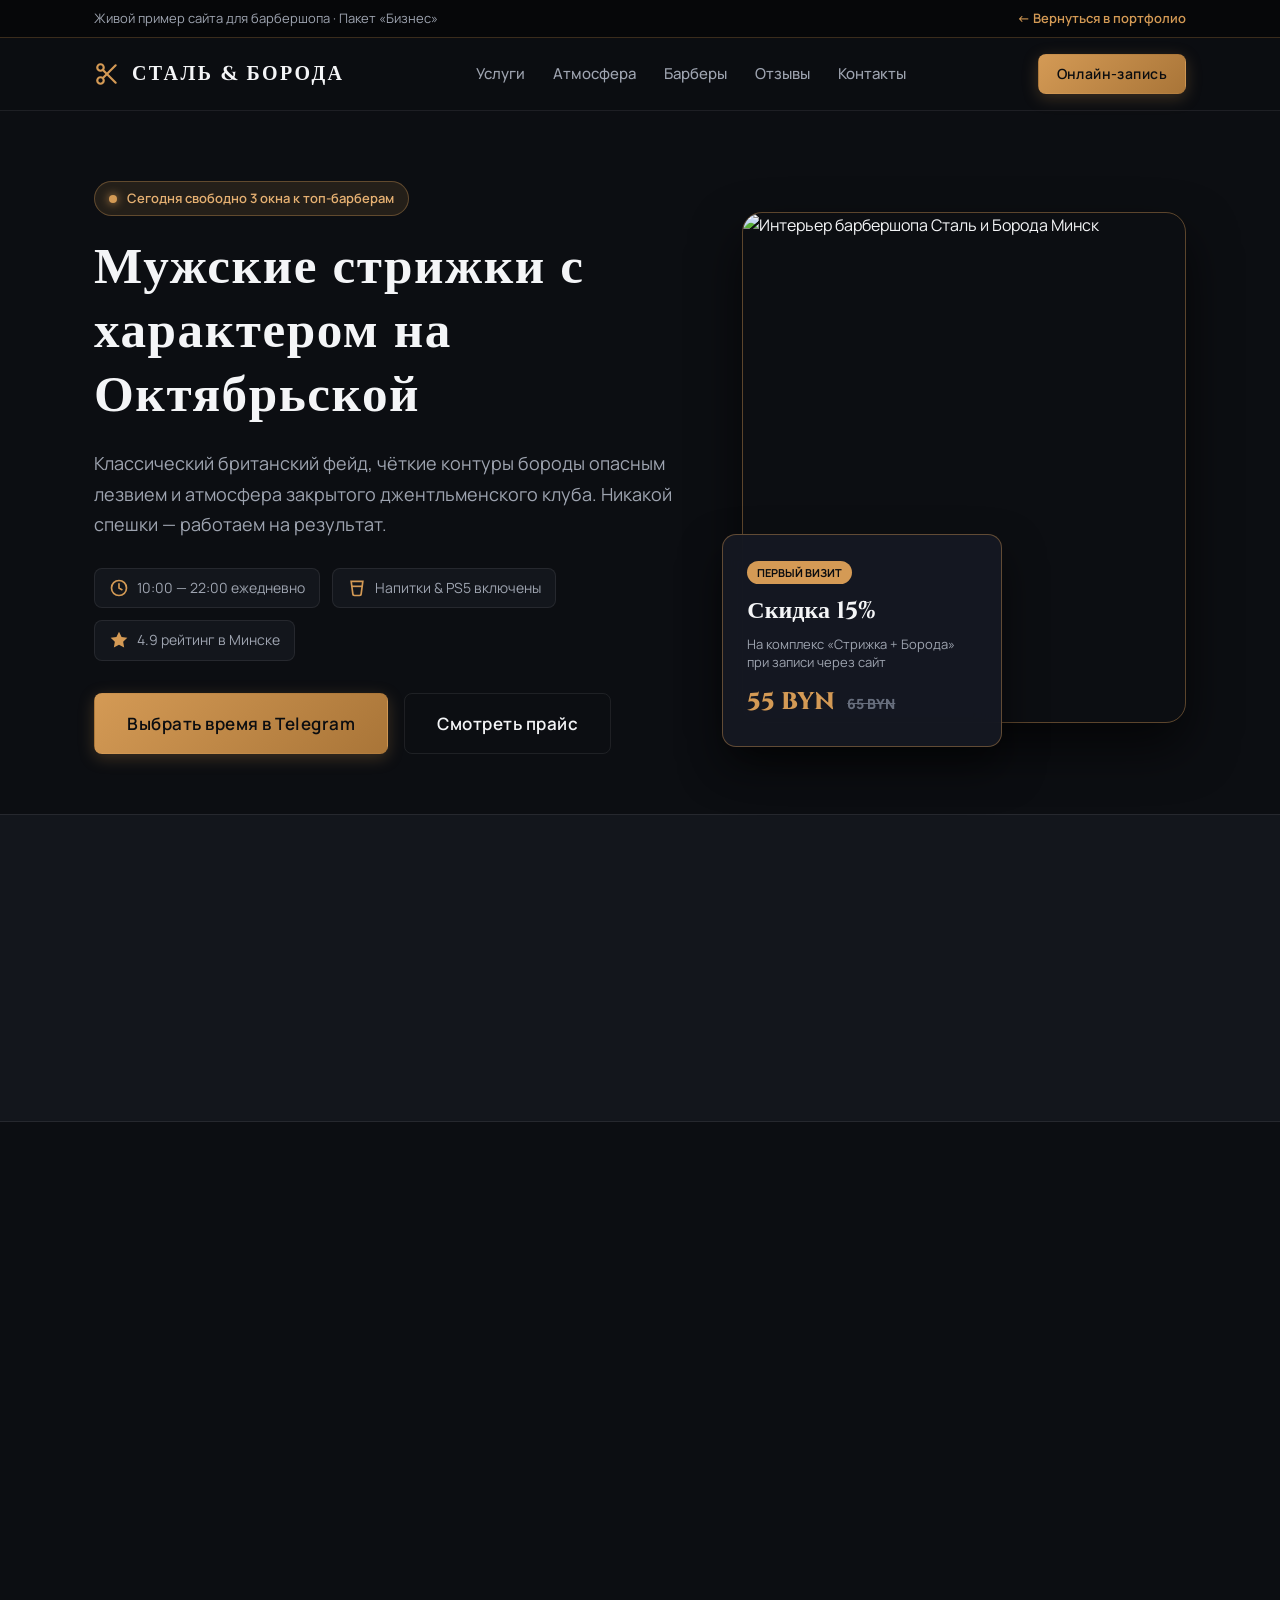
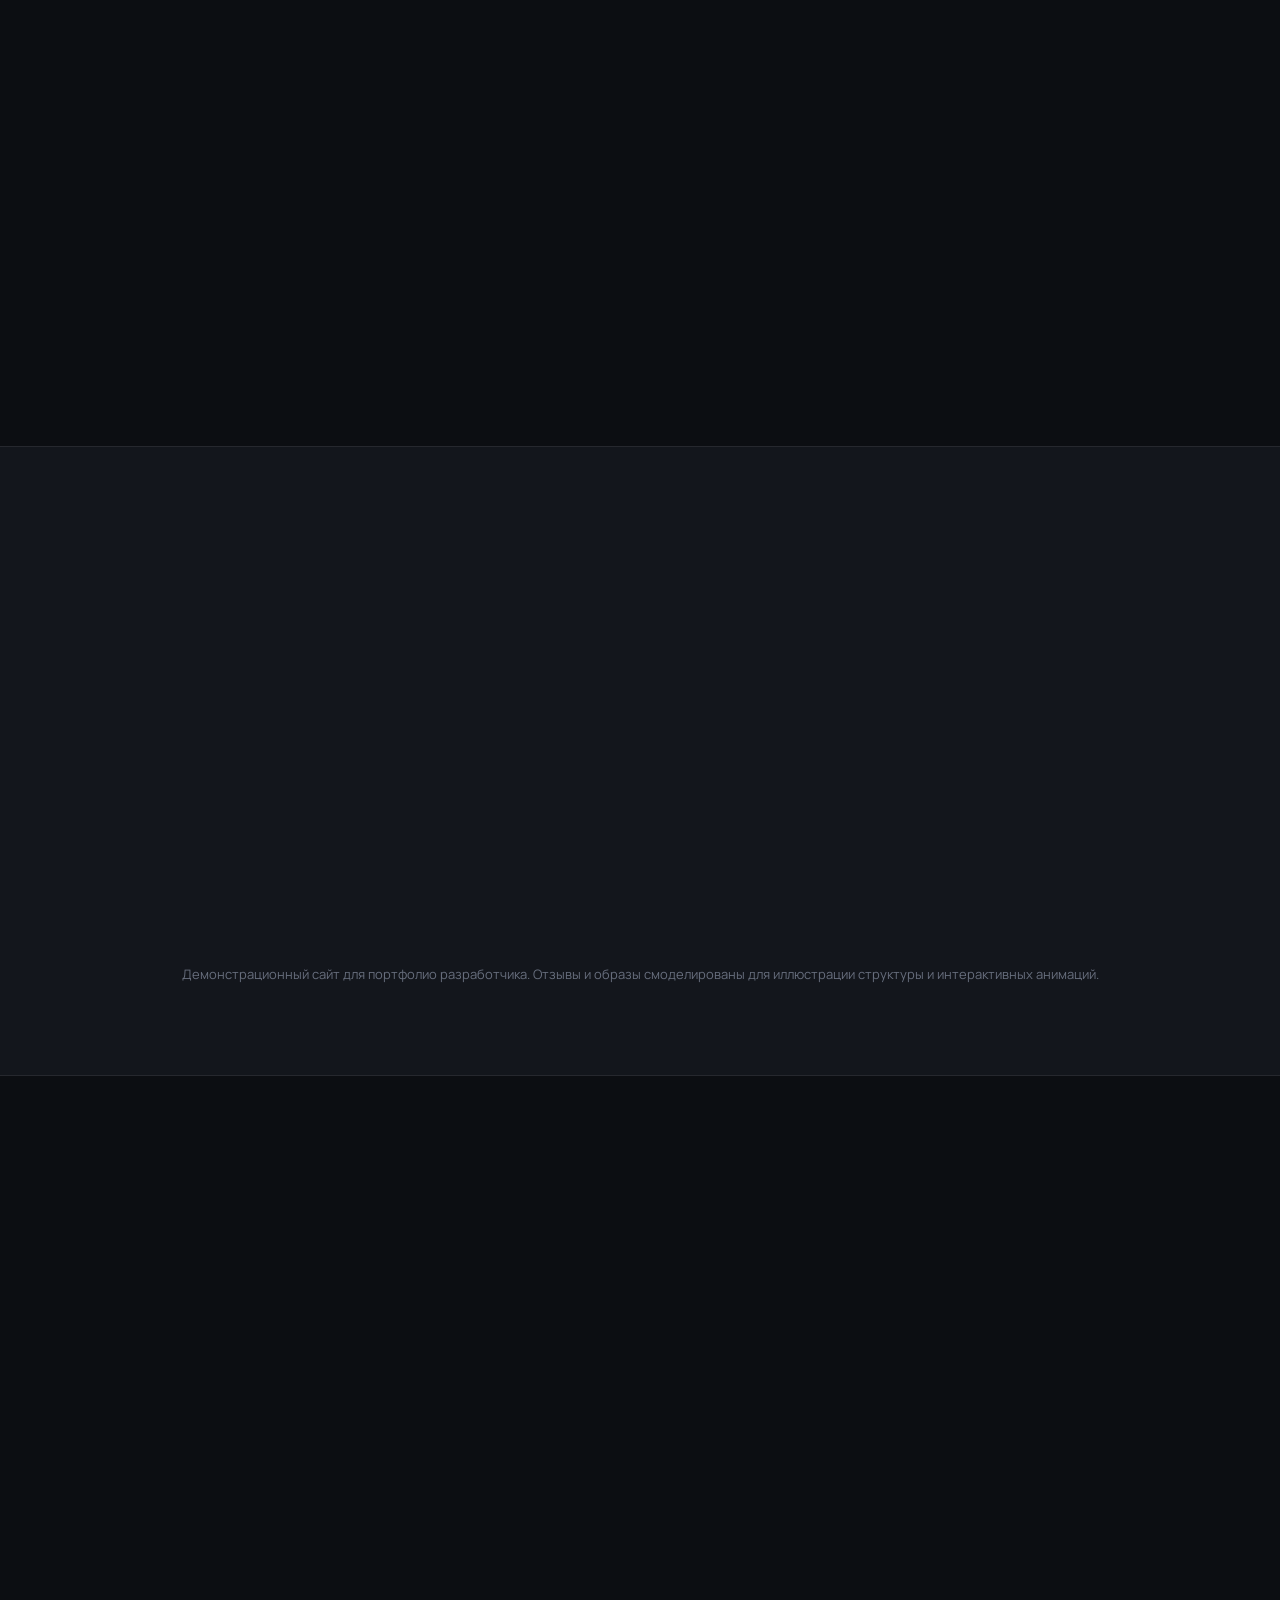
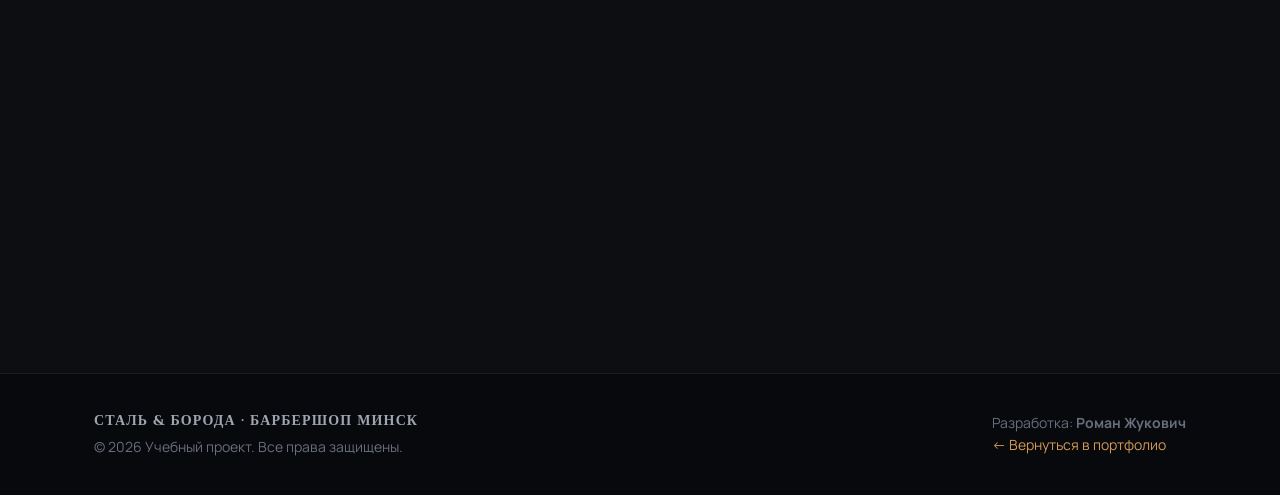
==== commit 808128b0: "Добавлены реальные фотографии, журнальная верстка и скролл-скраббинг во все шаблоны" ====
--- a/demo/barber/index.html
+++ b/demo/barber/index.html
@@ -4,7 +4,7 @@
 <meta charset="utf-8">
 <meta name="viewport" content="width=device-width, initial-scale=1">
 <title>Барбершоп «Сталь & Борода» — Минск | Мужские стрижки и бритьё</title>
-<meta name="description" content="Демо-сайт барбершопа в Минске: мужские стрижки, моделирование бороды, королевское бритьё. Стильный тёмный дизайн, прайс-лист, онлайн-запись.">
+<meta name="description" content="Атмосферный мужской барбершоп в центре Минска на ул. Октябрьской. Стрижки с характером, бритьё опасной бритвой, крафтовые напитки.">
 <link rel="icon" href="favicon.svg" type="image/svg+xml">
 <link rel="preconnect" href="https://fonts.googleapis.com">
 <link rel="preconnect" href="https://fonts.gstatic.com" crossorigin>
@@ -13,7 +13,7 @@
 </head>
 <body>
 
-<!-- SVG-иконки без внешних зависимостей -->
+<!-- SVG иконки -->
 <svg width="0" height="0" style="position:absolute" aria-hidden="true" focusable="false">
   <symbol id="i-scissors" viewBox="0 0 24 24"><circle cx="6" cy="6" r="3" fill="none" stroke="currentColor" stroke-width="2"/><circle cx="6" cy="18" r="3" fill="none" stroke="currentColor" stroke-width="2"/><path d="M20 4L8.7 15.3M8.7 8.7L20 20" stroke="currentColor" stroke-width="2" stroke-linecap="round"/></symbol>
   <symbol id="i-razor" viewBox="0 0 24 24"><path d="M3 7l8-4 10 5-8 4z" fill="none" stroke="currentColor" stroke-width="2"/><path d="M6 13l4 8 2-1-4-8" stroke="currentColor" stroke-width="2"/><path d="M12 9l6 3" stroke="currentColor" stroke-width="2"/></symbol>
@@ -25,10 +25,10 @@
   <symbol id="i-whiskey" viewBox="0 0 24 24"><path d="M5 4h14l-2 15a2 2 0 0 1-2 2H9a2 2 0 0 1-2-2L5 4z" fill="none" stroke="currentColor" stroke-width="2"/><path d="M6 10h12" stroke="currentColor" stroke-width="2"/></symbol>
 </svg>
 
-<!-- Полоска демонстрации портфолио -->
+<!-- Демо-полоска портфолио -->
 <div class="demo-strip">
   <div class="container strip-inner">
-    <span>Готовый шаблон для барбершопа · Пакет «Бизнес»</span>
+    <span>Живой пример сайта для барбершопа · Пакет «Бизнес»</span>
     <a href="../../index.html">← Вернуться в портфолио</a>
   </div>
 </div>
@@ -37,273 +37,281 @@
 <header class="site-header">
   <div class="container header-inner">
     <a class="logo" href="index.html">
-      <svg class="icon icon-logo" aria-hidden="true" focusable="false"><use href="#i-scissors"></use></svg>
+      <svg class="icon icon-logo" aria-hidden="true"><use href="#i-scissors"></use></svg>
       <span>СТАЛЬ & БОРОДА</span>
     </a>
 
     <nav class="nav" aria-label="Навигация">
-      <a href="#services">Услуги и цены</a>
-      <a href="#about">О нас</a>
+      <a href="#services">Услуги</a>
+      <a href="#gallery">Атмосфера</a>
+      <a href="#masters">Барберы</a>
       <a href="#reviews">Отзывы</a>
       <a href="#contacts">Контакты</a>
     </nav>
 
-    <a class="btn btn-primary btn-small" href="https://t.me/Zhukovich_R" target="_blank" rel="noopener">Записаться онлайн</a>
+    <a class="btn btn-primary btn-small" href="https://t.me/Zhukovich_R" target="_blank" rel="noopener">Онлайн-запись</a>
   </div>
 </header>
 
 <main>
 
-  <!-- ================= ГЛАВНЫЙ ЭКРАН ================= -->
+  <!-- ================= ГЕРОЙ ================= -->
   <section class="hero">
+    <div class="hero-bg-overlay"></div>
     <div class="container hero-inner">
       <div class="hero-content">
-        <p class="eyebrow">Мужской клуб · Минск, Октябрьская</p>
-        <h1>Стрижём мужчин с характером</h1>
+        <div class="hero-live-badge">
+          <span class="live-dot"></span>
+          <span>Сегодня свободно 3 окна к топ-барберам</span>
+        </div>
+        <h1>Мужские стрижки с характером на Октябрьской</h1>
         <p class="lead">
-          Классические и современные стрижки, идеальные контуры бороды и бритьё опасной бритвой.
-          Без спешки, с пониманием стиля и уважением к вашему времени.
+          Классический британский фейд, чёткие контуры бороды опасным лезвием и атмосфера закрытого джентльменского клуба. Никакой спешки — работаем на результат.
         </p>
 
-        <ul class="hero-badges">
-          <li><svg class="icon" aria-hidden="true"><use href="#i-clock"></use></svg> Ежедневно 10:00 — 22:00</li>
-          <li><svg class="icon" aria-hidden="true"><use href="#i-whiskey"></use></svg> Напитки и PS5 включены</li>
-          <li><svg class="icon" aria-hidden="true"><use href="#i-star"></use></svg> 4.9 рейтинг (340+ отзывов)</li>
-        </ul>
+        <div class="hero-badges">
+          <div class="h-badge"><svg class="icon"><use href="#i-clock"></use></svg> 10:00 — 22:00 ежедневно</div>
+          <div class="h-badge"><svg class="icon"><use href="#i-whiskey"></use></svg> Напитки & PS5 включены</div>
+          <div class="h-badge"><svg class="icon"><use href="#i-star"></use></svg> 4.9 рейтинг в Минске</div>
+        </div>
 
         <div class="hero-actions">
-          <a class="btn btn-primary" href="https://t.me/Zhukovich_R" target="_blank" rel="noopener">Записаться к мастеру</a>
-          <a class="btn btn-ghost" href="#services">Смотреть прайс-лист</a>
-        </div>
-      </div>
-
-      <!-- Атмосферная карточка первого экрана -->
-      <div class="hero-card" aria-hidden="true">
-        <div class="badge-accent">Первый визит</div>
-        <div class="hero-card-inner">
-          <div class="hero-card-icon"><svg class="icon icon-hero"><use href="#i-razor"></use></svg></div>
-          <h3>Скидка 15%</h3>
-          <p>На комплекс «Стрижка + Борода» при первой записи через сайт</p>
-          <div class="hero-card-price">55 BYN <span>вместо 65 BYN</span></div>
-        </div>
-      </div>
-    </div>
-  </section>
-
-  <!-- ================= ПРЕИМУЩЕСТВА ================= -->
-  <section class="features">
-    <div class="container features-grid">
-      <article class="feature-item">
-        <div class="feature-icon"><svg class="icon"><use href="#i-scissors"></use></svg></div>
-        <h3>Барберы с опытом от 4 лет</h3>
-        <p>Каждый мастер регулярно проходит повышение квалификации. Подберём стрижку под форму лица и структуру волос.</p>
-      </article>
-
-      <article class="feature-item">
-        <div class="feature-icon"><svg class="icon"><use href="#i-razor"></use></svg></div>
-        <h3>Премиум-косметика</h3>
-        <p>Работаем исключительно на профессиональных линейках: Reuzel, Uppercut Deluxe, Morgan's и Proraso.</p>
-      </article>
-
-      <article class="feature-item">
-        <div class="feature-icon"><svg class="icon"><use href="#i-whiskey"></use></svg></div>
-        <h3>Атмосфера и отдых</h3>
-        <p>Свежий зерновой кофе, крафтовые напитки, классический рок и PlayStation 5 в зоне ожидания.</p>
-      </article>
-    </div>
-  </section>
-
-  <!-- ================= УСЛУГИ И ЦЕНЫ ================= -->
+          <a class="btn btn-primary btn-large" href="https://t.me/Zhukovich_R" target="_blank" rel="noopener">Выбрать время в Telegram</a>
+          <a class="btn btn-ghost btn-large" href="#services">Смотреть прайс</a>
+        </div>
+      </div>
+
+      <!-- Фото первого экрана с плавающей карточкой скидки -->
+      <div class="hero-visual">
+        <div class="hero-image-wrap">
+          <img src="https://images.unsplash.com/photo-1503951914875-452162b0f3f1?auto=format&fit=crop&w=1000&q=80" alt="Интерьер барбершопа Сталь и Борода Минск" class="hero-photo" loading="eager">
+        </div>
+        <div class="floating-promo-card">
+          <div class="f-promo-tag">Первый визит</div>
+          <p class="f-promo-title">Скидка 15%</p>
+          <p class="f-promo-sub">На комплекс «Стрижка + Борода» при записи через сайт</p>
+          <div class="f-promo-price">55 BYN <span>65 BYN</span></div>
+        </div>
+      </div>
+    </div>
+  </section>
+
+  <!-- ================= ПРЕИМУЩЕСТВА С СКРАББИНГОМ ================= -->
+  <section class="section-facts">
+    <div class="container facts-grid">
+      <div class="fact-card" data-scrub="fade-up" data-scrub-delay="0">
+        <span class="fact-num">01</span>
+        <h3>Мастера от 4 лет стажа</h3>
+        <p>Каждый барбер прошёл европейскую сертификацию и знает анатомию мужского лица.</p>
+      </div>
+
+      <div class="fact-card" data-scrub="fade-up" data-scrub-delay="0.1">
+        <span class="fact-num">02</span>
+        <h3>Косметика Reuzel & Proraso</h3>
+        <p>Никаких дешёвых масс-маркет средств. Только культовые голландские и итальянские линейки.</p>
+      </div>
+
+      <div class="fact-card" data-scrub="fade-up" data-scrub-delay="0.2">
+        <span class="fact-num">03</span>
+        <h3>Стерильность ГОСТ</h3>
+        <p>Инструмент проходит трёхэтапную ультразвуковую дезинфекцию и вскрывается при вас.</p>
+      </div>
+
+      <div class="fact-card" data-scrub="fade-up" data-scrub-delay="0.3">
+        <span class="fact-num">04</span>
+        <h3>Клубная атмосфера</h3>
+        <p>Свежий эспрессо, односолодовый напиток, правильная музыка и удобные кожаные кресла.</p>
+      </div>
+    </div>
+  </section>
+
+  <!-- ================= УСЛУГИ С ФОТОГРАФИЯМИ И СКРАББИНГОМ ================= -->
   <section id="services" class="section">
     <div class="container">
-      <div class="section-head">
-        <p class="eyebrow">01 — Прайс-лист</p>
-        <h2>Популярные услуги</h2>
-        <p class="section-desc">Честные цены без скрытых доплат за мытьё головы или стайлинг.</p>
-      </div>
-
-      <div class="pricing-grid">
-        <article class="price-card">
-          <div class="price-header">
-            <h3>Мужская стрижка</h3>
-            <span class="price-val">45 <small>BYN</small></span>
-          </div>
-          <p class="price-desc">Мытьё головы, подбор формы, стрижка ножницами и машинкой, укладка премиум-стайлингом.</p>
-          <ul class="price-features">
-            <li><svg class="icon-chk"><use href="#i-check"></use></svg> Консультация по стилю</li>
-            <li><svg class="icon-chk"><use href="#i-check"></use></svg> Мытьё головы до и после</li>
-            <li><svg class="icon-chk"><use href="#i-check"></use></svg> Время: 50 минут</li>
-          </ul>
-          <a class="btn btn-outline" href="https://t.me/Zhukovich_R" target="_blank" rel="noopener">Выбрать время</a>
-        </article>
-
-        <article class="price-card popular">
-          <div class="popular-tag">Выбор клиентов</div>
-          <div class="price-header">
-            <h3>Стрижка + Борода</h3>
-            <span class="price-val">65 <small>BYN</small></span>
-          </div>
-          <p class="price-desc">Полное преображение: мужская стрижка + моделирование бороды с распариванием лица.</p>
-          <ul class="price-features">
-            <li><svg class="icon-chk"><use href="#i-check"></use></svg> Стрижка волос любой сложности</li>
-            <li><svg class="icon-chk"><use href="#i-check"></use></svg> Чёткие контуры опасной бритвой</li>
-            <li><svg class="icon-chk"><use href="#i-check"></use></svg> Уходовые масла и крем</li>
-            <li><svg class="icon-chk"><use href="#i-check"></use></svg> Время: 80 минут</li>
-          </ul>
-          <a class="btn btn-primary" href="https://t.me/Zhukovich_R" target="_blank" rel="noopener">Записаться на комплекс</a>
-        </article>
-
-        <article class="price-card">
-          <div class="price-header">
-            <h3>Моделирование бороды</h3>
-            <span class="price-val">30 <small>BYN</small></span>
-          </div>
-          <p class="price-desc">Придание формы, подравнивание длины, распаривание с эфирными маслами и чистые контуры.</p>
-          <ul class="price-features">
-            <li><svg class="icon-chk"><use href="#i-check"></use></svg> Горячее полотенце</li>
-            <li><svg class="icon-chk"><use href="#i-check"></use></svg> Окантовка шейной зоны</li>
-            <li><svg class="icon-chk"><use href="#i-check"></use></svg> Время: 35 минут</li>
-          </ul>
-          <a class="btn btn-outline" href="https://t.me/Zhukovich_R" target="_blank" rel="noopener">Выбрать время</a>
-        </article>
-
-        <article class="price-card">
-          <div class="price-header">
-            <h3>Королевское бритьё</h3>
-            <span class="price-val">40 <small>BYN</small></span>
-          </div>
-          <p class="price-desc">Традиционный мужской ритуал: двойное распаривание, пена из помазка и чистое бритьё лезвием.</p>
-          <ul class="price-features">
-            <li><svg class="icon-chk"><use href="#i-check"></use></svg> Традиционная шаветка</li>
-            <li><svg class="icon-chk"><use href="#i-check"></use></svg> Охлаждающий лосьон Proraso</li>
-            <li><svg class="icon-chk"><use href="#i-check"></use></svg> Время: 45 минут</li>
-          </ul>
-          <a class="btn btn-outline" href="https://t.me/Zhukovich_R" target="_blank" rel="noopener">Выбрать время</a>
-        </article>
-
-        <article class="price-card">
-          <div class="price-header">
-            <h3>Отец + Сын</h3>
-            <span class="price-val">75 <small>BYN</small></span>
-          </div>
-          <p class="price-desc">Две стрижки в одно время: отличная мужская традиция провести время вместе и выглядеть на все 100.</p>
-          <ul class="price-features">
-            <li><svg class="icon-chk"><use href="#i-check"></use></svg> Два кресла рядом</li>
-            <li><svg class="icon-chk"><use href="#i-check"></use></svg> Напитки для обоих</li>
-            <li><svg class="icon-chk"><use href="#i-check"></use></svg> Время: 60 минут</li>
-          </ul>
-          <a class="btn btn-outline" href="https://t.me/Zhukovich_R" target="_blank" rel="noopener">Выбрать время</a>
-        </article>
-
-        <article class="price-card">
-          <div class="price-header">
-            <h3>Камуфляж седины</h3>
-            <span class="price-val">30 <small>BYN</small></span>
-          </div>
-          <p class="price-desc">Естественное тонирование волос или бороды. Заметно омолаживает, выглядит абсолютно натурально.</p>
-          <ul class="price-features">
-            <li><svg class="icon-chk"><use href="#i-check"></use></svg> Без эффекта «парика»</li>
-            <li><svg class="icon-chk"><use href="#i-check"></use></svg> Смывается плавно</li>
-            <li><svg class="icon-chk"><use href="#i-check"></use></svg> Время: 20 минут</li>
-          </ul>
-          <a class="btn btn-outline" href="https://t.me/Zhukovich_R" target="_blank" rel="noopener">Выбрать время</a>
-        </article>
-      </div>
-    </div>
-  </section>
-
-  <!-- ================= О НАС ================= -->
-  <section id="about" class="section section-darker">
-    <div class="container two-col">
-      <div>
-        <p class="eyebrow">02 — О нас</p>
-        <h2>Место, где стригут по совести</h2>
-        <p class="lead">
-          Мы открыли «Сталь & Борода» в 2021 году на Октябрьской как пространство для мужчин,
-          которым важен стабильный результат без сюрпризов.
-        </p>
-        <p class="text-muted">
-          У нас нет текучки кадров: каждый мастер работает больше двух лет и знает привычки постоянных гостей.
-          Приходя к нам, вы получаете именно ту стрижку, о которой просили, плюс полтора часа приятного отдыха от городского шума.
-        </p>
-        <div class="stats-row">
-          <div class="stat-box"><b>4 200+</b><span>клиентов в Минске</span></div>
-          <div class="stat-box"><b>5</b><span>опытных мастеров</span></div>
-          <div class="stat-box"><b>4.9</b><span>оценка на картах</span></div>
-        </div>
-      </div>
-
-      <div class="atmosphere-box">
-        <div class="atmo-header">
-          <svg class="icon icon-gold"><use href="#i-scissors"></use></svg>
-          <h3>Правила нашего клуба</h3>
-        </div>
-        <ul class="atmo-list">
-          <li><b>Пунктуальность:</b> начинаем ровно в назначенную минуту. Ваше время бесценно.</li>
-          <li><b>Стерильность:</b> инструмент проходит 3 ступени дезинфекции и сухожар в крафт-пакете.</li>
-          <li><b>Честность:</b> если стрижка не подходит вашей форме головы, мастер прямо об этом скажет и предложит лучший вариант.</li>
-          <li><b>Уют:</b> всегда предложим свежий напиток и включим интересную беседу или оставим в тишине.</li>
-        </ul>
+      <div class="sec-head" data-scrub="fade-up">
+        <p class="eyebrow">01 — Меню услуг</p>
+        <h2>Прайс-лист без скрытых доплат</h2>
+        <p class="sec-desc">Мытьё головы, подбор стайлинга и напитки уже включены в стоимость каждой услуги.</p>
+      </div>
+
+      <div class="services-cards-grid">
+
+        <!-- Услуга 1: Мужская стрижка -->
+        <article class="service-media-card" data-scrub="fade-left">
+          <div class="srv-img-box">
+            <img src="https://images.unsplash.com/photo-1621605815971-fbc98d665033?auto=format&fit=crop&w=700&q=80" alt="Мужская стрижка ножницами в барбершопе" class="srv-img" loading="lazy">
+            <span class="srv-badge">50 мин</span>
+          </div>
+          <div class="srv-info">
+            <div class="srv-headline">
+              <h3>Мужская стрижка</h3>
+              <span class="srv-cost">45 BYN</span>
+            </div>
+            <p>Консультация по стилю, мытьё головы до и после, стрижка ножницами и машинкой, укладка премиум-помадой Reuzel.</p>
+            <a class="btn btn-outline btn-full" href="https://t.me/Zhukovich_R" target="_blank" rel="noopener">Записаться к мастеру</a>
+          </div>
+        </article>
+
+        <!-- Услуга 2: Стрижка + Борода (Хит) -->
+        <article class="service-media-card featured" data-scrub="fade-up">
+          <div class="featured-badge">Выбор 75% гостей</div>
+          <div class="srv-img-box">
+            <img src="https://images.unsplash.com/photo-1599351431202-1e0f0137899a?auto=format&fit=crop&w=700&q=80" alt="Моделирование бороды опасной бритвой" class="srv-img" loading="lazy">
+            <span class="srv-badge">80 мин</span>
+          </div>
+          <div class="srv-info">
+            <div class="srv-headline">
+              <h3>Стрижка + Борода</h3>
+              <span class="srv-cost">65 BYN</span>
+            </div>
+            <p>Полное преображение: стрижка любой сложности + распаривание лица горячим полотенцем, чёткие контуры лезвием и уходовое масло.</p>
+            <a class="btn btn-primary btn-full" href="https://t.me/Zhukovich_R" target="_blank" rel="noopener">Записаться на комплекс</a>
+          </div>
+        </article>
+
+        <!-- Услуга 3: Королевское бритьё -->
+        <article class="service-media-card" data-scrub="fade-right">
+          <div class="srv-img-box">
+            <img src="https://images.unsplash.com/photo-1517832606299-7ae9b720a186?auto=format&fit=crop&w=700&q=80" alt="Королевское бритье опасной бритвой горячее полотенце" class="srv-img" loading="lazy">
+            <span class="srv-badge">45 мин</span>
+          </div>
+          <div class="srv-info">
+            <div class="srv-headline">
+              <h3>Королевское бритьё</h3>
+              <span class="srv-cost">40 BYN</span>
+            </div>
+            <p>Традиционный ритуал чистого бритья: двойное распаривание с эвкалиптом, густая тёплая пена и охлаждающий лосьон Proraso.</p>
+            <a class="btn btn-outline btn-full" href="https://t.me/Zhukovich_R" target="_blank" rel="noopener">Записаться к мастеру</a>
+          </div>
+        </article>
+
+      </div>
+    </div>
+  </section>
+
+  <!-- ================= АТМОСФЕРА / ФОТОГАЛЕРЕЯ ================= -->
+  <section id="gallery" class="section section-darker">
+    <div class="container">
+      <div class="sec-head" data-scrub="fade-up">
+        <p class="eyebrow">02 — Пространство</p>
+        <h2>Атмосфера на Октябрьской, 19</h2>
+        <p class="sec-desc">Мы создали место, куда приходят не просто подстричься, а перезагрузиться после сложного рабочего дня.</p>
+      </div>
+
+      <div class="gallery-mosaic">
+        <div class="mosaic-item large" data-scrub="fade-left">
+          <img src="https://images.unsplash.com/photo-1585747860715-2ba37e788b70?auto=format&fit=crop&w=1000&q=80" alt="Зона отдыха барбершопа" class="mosaic-photo" loading="lazy">
+          <div class="mosaic-caption">Зона ожидания с кожаными диванами и PlayStation 5</div>
+        </div>
+
+        <div class="mosaic-item" data-scrub="zoom-in" data-scrub-delay="0.1">
+          <img src="https://images.unsplash.com/photo-1512690459411-b9245aed614b?auto=format&fit=crop&w=600&q=80" alt="Профессиональный инструмент барбера" class="mosaic-photo" loading="lazy">
+          <div class="mosaic-caption">Премиальный японский инструмент</div>
+        </div>
+
+        <div class="mosaic-item" data-scrub="fade-right" data-scrub-delay="0.2">
+          <img src="https://images.unsplash.com/photo-1622286342621-4bd786c2447c?auto=format&fit=crop&w=600&q=80" alt="Уход за мужской бородой" class="mosaic-photo" loading="lazy">
+          <div class="mosaic-caption">Селективные масла и бальзамы</div>
+        </div>
+      </div>
+    </div>
+  </section>
+
+  <!-- ================= НАША КОМАНДА ================= -->
+  <section id="masters" class="section">
+    <div class="container">
+      <div class="sec-head" data-scrub="fade-up">
+        <p class="eyebrow">03 — Команда</p>
+        <h2>Ваш персональный барбер</h2>
+        <p class="sec-desc">Опытные мастера, которые слышат ваши пожелания и не состригут лишний миллиметр.</p>
+      </div>
+
+      <div class="masters-grid">
+
+        <div class="master-card" data-scrub="fade-up" data-scrub-delay="0">
+          <div class="master-avatar-wrap">
+            <img src="https://images.unsplash.com/photo-1506794778202-cad84cf45f1d?auto=format&fit=crop&w=500&q=80" alt="Илья Шеф-барбер" class="master-photo" loading="lazy">
+          </div>
+          <h4>Илья Воронов</h4>
+          <span class="master-role">Шеф-барбер · 7 лет стажа</span>
+          <p>Специалист по классическим британским формам и геометрии бороды любой густоты.</p>
+          <a class="master-book-btn" href="https://t.me/Zhukovich_R" target="_blank" rel="noopener">Записаться к Илье →</a>
+        </div>
+
+        <div class="master-card" data-scrub="fade-up" data-scrub-delay="0.15">
+          <div class="master-avatar-wrap">
+            <img src="https://images.unsplash.com/photo-1507003211169-0a1dd7228f2d?auto=format&fit=crop&w=500&q=80" alt="Артём Топ-барбер" class="master-photo" loading="lazy">
+          </div>
+          <h4>Артём Смирнов</h4>
+          <span class="master-role">Топ-барбер · 5 лет стажа</span>
+          <p>Мастер филигранных переходов (skin fade), удлинённых текстурных стрижек и стайлинга.</p>
+          <a class="master-book-btn" href="https://t.me/Zhukovich_R" target="_blank" rel="noopener">Записаться к Артёму →</a>
+        </div>
+
+        <div class="master-card" data-scrub="fade-up" data-scrub-delay="0.3">
+          <div class="master-avatar-wrap">
+            <img src="https://images.unsplash.com/photo-1500648767791-00dcc994a43e?auto=format&fit=crop&w=500&q=80" alt="Данила Барбер" class="master-photo" loading="lazy">
+          </div>
+          <h4>Данила Кравчук</h4>
+          <span class="master-role">Барбер-стилист · 4 года стажа</span>
+          <p>Эксперт по камуфляжу седины, бритью опасной бритвой и детским стрижкам без слёз.</p>
+          <a class="master-book-btn" href="https://t.me/Zhukovich_R" target="_blank" rel="noopener">Записаться к Даниле →</a>
+        </div>
+
       </div>
     </div>
   </section>
 
   <!-- ================= ОТЗЫВЫ ================= -->
-  <section id="reviews" class="section">
+  <section id="reviews" class="section section-darker">
     <div class="container">
-      <div class="section-head">
-        <p class="eyebrow">03 — Отзывы</p>
+      <div class="sec-head" data-scrub="fade-up">
+        <p class="eyebrow">04 — Честные отзывы</p>
         <h2>Что говорят постоянные гости</h2>
       </div>
 
-      <div class="reviews-grid">
-        <article class="review-card">
-          <div class="stars">
-            <svg class="icon-star"><use href="#i-star"></use></svg>
-            <svg class="icon-star"><use href="#i-star"></use></svg>
-            <svg class="icon-star"><use href="#i-star"></use></svg>
-            <svg class="icon-star"><use href="#i-star"></use></svg>
-            <svg class="icon-star"><use href="#i-star"></use></svg>
-          </div>
-          <p>«Хожу к мастеру Илье уже второй год. Бороду так ровно в Минске не выводил никто. Всегда идеальный фейд и крутая атмосфера на Октябрьской.»</p>
-          <div class="reviewer"><b>Максим В.</b><span>IT-предприниматель</span></div>
-        </article>
-
-        <article class="review-card">
-          <div class="stars">
-            <svg class="icon-star"><use href="#i-star"></use></svg>
-            <svg class="icon-star"><use href="#i-star"></use></svg>
-            <svg class="icon-star"><use href="#i-star"></use></svg>
-            <svg class="icon-star"><use href="#i-star"></use></svg>
-            <svg class="icon-star"><use href="#i-star"></use></svg>
-          </div>
-          <p>«Привёл сына на первую стрижку в барбершоп. Парень в восторге, чувствовал себя взрослым. Спасибо за терпение и отличный результат!»</p>
-          <div class="reviewer"><b>Евгений К.</b><span>Минск</span></div>
-        </article>
-
-        <article class="review-card">
-          <div class="stars">
-            <svg class="icon-star"><use href="#i-star"></use></svg>
-            <svg class="icon-star"><use href="#i-star"></use></svg>
-            <svg class="icon-star"><use href="#i-star"></use></svg>
-            <svg class="icon-star"><use href="#i-star"></use></svg>
-            <svg class="icon-star"><use href="#i-star"></use></svg>
-          </div>
-          <p>«Королевское бритьё перед свадьбой — это восторг. Кожа гладкая, никакого раздражения. Сервис уровня европейских салонов.»</p>
-          <div class="reviewer"><b>Артём С.</b><span>Маркетолог</span></div>
-        </article>
-      </div>
-
-      <p class="demo-note">Учебный демо-проект для портфолио. Отзывы и название смоделированы для демонстрации структуры лендинга.</p>
+      <div class="reviews-editorial-grid">
+        <article class="rev-quote-card" data-scrub="fade-left">
+          <div class="rev-stars-row">
+            <svg class="icon-star"><use href="#i-star"></use></svg>
+            <svg class="icon-star"><use href="#i-star"></use></svg>
+            <svg class="icon-star"><use href="#i-star"></use></svg>
+            <svg class="icon-star"><use href="#i-star"></use></svg>
+            <svg class="icon-star"><use href="#i-star"></use></svg>
+          </div>
+          <blockquote>«Хожу к Илье уже второй год. Бороду так ровно в Минске не выводил никто. Всегда идеальный фейд, отличный кофе и приятная беседа без суеты.»</blockquote>
+          <div class="rev-meta">
+            <b>Максим Волков</b>
+            <span>Основатель IT-агентства · Минск</span>
+          </div>
+        </article>
+
+        <article class="rev-quote-card" data-scrub="fade-right">
+          <div class="rev-stars-row">
+            <svg class="icon-star"><use href="#i-star"></use></svg>
+            <svg class="icon-star"><use href="#i-star"></use></svg>
+            <svg class="icon-star"><use href="#i-star"></use></svg>
+            <svg class="icon-star"><use href="#i-star"></use></svg>
+            <svg class="icon-star"><use href="#i-star"></use></svg>
+          </div>
+          <blockquote>«Королевское бритьё перед важной встречей — это высший пилотаж. Кожа гладкая, никакого раздражения. Полный релакс за 45 минут в кресле.»</blockquote>
+          <div class="rev-meta">
+            <b>Дмитрий Корзун</b>
+            <span>Минск</span>
+          </div>
+        </article>
+      </div>
+
+      <p class="demo-subtext">Демонстрационный сайт для портфолио разработчика. Отзывы и образы смоделированы для иллюстрации структуры и интерактивных анимаций.</p>
     </div>
   </section>
 
   <!-- ================= ПРИЗЫВ К ДЕЙСТВИЮ ================= -->
-  <section class="cta-banner">
+  <section class="cta-banner" data-scrub="zoom-in">
     <div class="container cta-flex">
       <div>
-        <h2>Готовы обновить образ?</h2>
-        <p>Запишитесь через Telegram за 1 минуту: выберите удобный день и мастера.</p>
+        <h2>Готовы выглядеть на все 100%?</h2>
+        <p>Запишитесь за 1 минуту: выберите мастера и время прямо в Telegram.</p>
       </div>
       <div class="cta-btns">
         <a class="btn btn-primary btn-large" href="https://t.me/Zhukovich_R" target="_blank" rel="noopener">Записаться в Telegram</a>
@@ -316,37 +324,35 @@
   </section>
 
   <!-- ================= КОНТАКТЫ ================= -->
-  <section id="contacts" class="section section-darker">
-    <div class="container two-col">
-      <div>
-        <p class="eyebrow">04 — Локация</p>
-        <h2>Ждём вас на Октябрьской</h2>
-        <p class="lead">
-          Мы находимся в самом сердце культурного Минска. Удобный подъезд на авто, 5 минут пешком от ст. м. Первомайская.
-        </p>
-
-        <ul class="contact-info">
+  <section id="contacts" class="section">
+    <div class="container two-col-contacts">
+      <div data-scrub="fade-left">
+        <p class="eyebrow">05 — Локация</p>
+        <h2>Ждём вас на Октябрьской, 19</h2>
+        <p class="lead">В самом центре креативного Минска. 5 минут пешком от ст. м. Первомайская, бесплатная парковка для гостей.</p>
+
+        <ul class="contacts-checklist">
           <li>
-            <svg class="icon"><use href="#i-pin"></use></svg>
-            <div><b>Адрес</b><span>Минск, ул. Октябрьская, 19 (вход со двора)</span></div>
+            <svg class="icon-gold"><use href="#i-pin"></use></svg>
+            <div><b>Адрес</b><span>г. Минск, ул. Октябрьская, 19 (вход со двора через арку)</span></div>
           </li>
           <li>
-            <svg class="icon"><use href="#i-clock"></use></svg>
-            <div><b>График работы</b><span>Пн–Вс: 10:00 — 22:00 (без выходных)</span></div>
+            <svg class="icon-gold"><use href="#i-clock"></use></svg>
+            <div><b>Режим работы</b><span>Пн–Вс: с 10:00 до 22:00 (без выходных)</span></div>
           </li>
           <li>
-            <svg class="icon"><use href="#i-phone"></use></svg>
-            <div><b>Телефон / Запись</b><span>+375 (29) 000-00-00</span></div>
+            <svg class="icon-gold"><use href="#i-phone"></use></svg>
+            <div><b>Прямой номер</b><span>+375 (29) 000-00-00</span></div>
           </li>
         </ul>
       </div>
 
-      <div class="map-placeholder">
-        <div class="map-box">
-          <svg class="icon icon-big"><use href="#i-pin"></use></svg>
-          <h4>Минск, ул. Октябрьская, 19</h4>
-          <p>Рядом со ст. м. Первомайская · Бесплатная парковка для гостей</p>
-          <a class="btn btn-small btn-primary" href="https://yandex.by/maps" target="_blank" rel="noopener">Открыть на Яндекс Картах</a>
+      <div class="map-interactive-box" data-scrub="fade-right">
+        <div class="map-card-inner">
+          <svg class="icon-big-gold"><use href="#i-pin"></use></svg>
+          <h3>Минск, ул. Октябрьская, 19</h3>
+          <p>Ориентир: напротив завода МЗОР, ст. м. Первомайская</p>
+          <a class="btn btn-primary btn-small" href="https://yandex.by/maps" target="_blank" rel="noopener">Открыть маршрут на картах</a>
         </div>
       </div>
     </div>
@@ -358,15 +364,18 @@
 <footer class="site-footer">
   <div class="container footer-inner">
     <div>
-      <p class="footer-brand">СТАЛЬ & БОРОДА · БАРБЕРШОП</p>
-      <p class="footer-copy">© 2026 Все права защищены. Демонстрационный проект для портфолио.</p>
+      <p class="footer-brand">СТАЛЬ & БОРОДА · БАРБЕРШОП МИНСК</p>
+      <p class="footer-copy">© 2026 Учебный проект. Все права защищены.</p>
     </div>
     <div class="footer-meta">
-      <p>Дизайн и вёрстка: <b>Роман Жукович</b></p>
+      <p>Разработка: <b>Роман Жукович</b></p>
       <p><a href="../../index.html">← Вернуться в портфолио</a></p>
     </div>
   </div>
 </footer>
 
+<!-- Подключаем скрипт кинематического скраббинга -->
+<script src="scrub.js"></script>
+
 </body>
 </html>
--- a/demo/barber/style.css
+++ b/demo/barber/style.css
@@ -1,32 +1,31 @@
 /* =========================================================
-   СТАЛЬ & БОРОДА — Стили барбершопа
-   Дизайн: Тёмный маскулинный стиль с тёплым бронзово-золотым акцентом
+   СТАЛЬ & БОРОДА — Стили барбершопа (Живая версия с фото и скраббингом)
+   Дизайн: Тёмный маскулинный премиум, глубокий антрацит, латунное золото
    ========================================================= */
 
 :root {
-  --bg-main: #0e1013;
-  --bg-surface: #14171d;
-  --bg-surface-2: #1b1f27;
-  --bg-card: #181b22;
+  --bg-main: #0c0e12;
+  --bg-surface: #13161c;
+  --bg-surface-2: #1a1e27;
+  --bg-card: #161922;
   --border: rgba(255, 255, 255, 0.08);
-  --border-gold: rgba(212, 154, 85, 0.35);
-
-  --text-main: #f3f4f6;
-  --text-muted: #9ca3af;
-  --text-subtle: #6b7280;
+  --border-gold: rgba(212, 154, 85, 0.4);
+
+  --text-main: #f4f5f7;
+  --text-muted: #9ea4b0;
+  --text-subtle: #676e7d;
 
   --gold: #d49a55;
   --gold-hover: #e5b072;
   --gold-dark: #a97538;
-  --gold-glow: rgba(212, 154, 85, 0.15);
+  --gold-glow: rgba(212, 154, 85, 0.16);
 
   --font-heading: 'Cinzel', serif;
   --font-body: 'Manrope', -apple-system, BlinkMacSystemFont, 'Segoe UI', Roboto, sans-serif;
 
-  --radius-sm: 6px;
-  --radius-md: 10px;
-  --radius-lg: 16px;
-  --transition: 0.25s cubic-bezier(0.16, 1, 0.3, 1);
+  --radius-sm: 8px;
+  --radius-md: 14px;
+  --radius-lg: 20px;
 }
 
 *, *::before, *::after {
@@ -50,8 +49,6 @@
   background-color: var(--bg-main);
 }
 
-/* ================= СЕТКА И КОНТЕЙНЕР ================= */
-
 .container {
   width: 100%;
   max-width: 1140px;
@@ -59,11 +56,16 @@
   padding: 0 24px;
 }
 
+/* ================= СКРАББИНГ ЭЛЕМЕНТОВ ================= */
+[data-scrub] {
+  will-change: transform, opacity;
+  transform-origin: center center;
+}
+
 /* ================= ДЕМО-ПОЛОСКА ================= */
-
 .demo-strip {
-  background: #090a0d;
-  border-bottom: 1px solid rgba(212, 154, 85, 0.2);
+  background: #060709;
+  border-bottom: 1px solid rgba(212, 154, 85, 0.25);
   font-size: 0.8125rem;
   padding: 8px 0;
   color: var(--text-muted);
@@ -81,23 +83,20 @@
   color: var(--gold);
   text-decoration: none;
   font-weight: 600;
-  transition: color var(--transition);
 }
 
 .strip-inner a:hover {
-  color: var(--gold-hover);
   text-decoration: underline;
 }
 
 /* ================= ШАПКА ================= */
-
 .site-header {
   position: sticky;
   top: 0;
   z-index: 100;
-  background: rgba(14, 16, 19, 0.88);
-  backdrop-filter: blur(12px);
-  -webkit-backdrop-filter: blur(12px);
+  background: rgba(12, 14, 18, 0.92);
+  backdrop-filter: blur(14px);
+  -webkit-backdrop-filter: blur(14px);
   border-bottom: 1px solid var(--border);
   padding: 16px 0;
 }
@@ -137,8 +136,7 @@
   text-decoration: none;
   font-size: 0.9375rem;
   font-weight: 500;
-  letter-spacing: 0.02em;
-  transition: color var(--transition);
+  transition: color 0.2s;
 }
 
 .nav a:hover {
@@ -146,7 +144,6 @@
 }
 
 /* ================= КНОПКИ ================= */
-
 .btn {
   display: inline-flex;
   align-items: center;
@@ -160,20 +157,20 @@
   border-radius: var(--radius-sm);
   text-decoration: none;
   cursor: pointer;
-  transition: all var(--transition);
+  transition: all 0.2s ease;
   border: 1px solid transparent;
 }
 
 .btn-primary {
   background: linear-gradient(135deg, var(--gold), var(--gold-dark));
-  color: #0d0e11;
+  color: #0b0d10;
   box-shadow: 0 4px 16px rgba(212, 154, 85, 0.25);
 }
 
 .btn-primary:hover {
   background: linear-gradient(135deg, var(--gold-hover), var(--gold));
-  box-shadow: 0 6px 22px rgba(212, 154, 85, 0.4);
-  transform: translateY(-1px);
+  box-shadow: 0 6px 22px rgba(212, 154, 85, 0.45);
+  transform: translateY(-2px);
 }
 
 .btn-ghost {
@@ -200,52 +197,17 @@
   color: var(--gold-hover);
 }
 
-.btn-small {
-  padding: 8px 16px;
-  font-size: 0.875rem;
-}
-
-.btn-large {
-  padding: 16px 32px;
-  font-size: 1.0625rem;
-}
+.btn-small { padding: 8px 18px; font-size: 0.875rem; }
+.btn-large { padding: 16px 32px; font-size: 1.0625rem; }
+.btn-full { width: 100%; }
 
 /* ================= ИКОНКИ ================= */
-
-.icon {
-  width: 20px;
-  height: 20px;
-  stroke-width: 2;
-  flex-shrink: 0;
-  vertical-align: middle;
-}
-
-.icon-big {
-  width: 32px;
-  height: 32px;
-  color: var(--gold);
-}
-
-.icon-star {
-  width: 18px;
-  height: 18px;
-  color: var(--gold);
-  fill: var(--gold);
-}
-
-.icon-gold {
-  color: var(--gold);
-}
-
-.icon-chk {
-  width: 16px;
-  height: 16px;
-  color: var(--gold);
-  flex-shrink: 0;
-}
+.icon { width: 20px; height: 20px; flex-shrink: 0; }
+.icon-gold { color: var(--gold); width: 22px; height: 22px; margin-top: 4px; flex-shrink: 0; }
+.icon-big-gold { width: 44px; height: 44px; color: var(--gold); margin-bottom: 16px; }
+.icon-star { width: 18px; height: 18px; color: var(--gold); fill: var(--gold); }
 
 /* ================= ТИПОГРАФИКА ================= */
-
 .eyebrow {
   color: var(--gold);
   text-transform: uppercase;
@@ -259,81 +221,82 @@
   font-family: var(--font-heading);
   color: var(--text-main);
   line-height: 1.25;
-  letter-spacing: 0.04em;
-}
-
-h1 {
-  font-size: 2.875rem;
-  font-weight: 800;
-  margin-bottom: 20px;
-}
-
-h2 {
-  font-size: 2.125rem;
-  font-weight: 700;
-  margin-bottom: 16px;
-}
-
-h3 {
-  font-size: 1.25rem;
-  font-weight: 600;
-  margin-bottom: 8px;
-}
+  letter-spacing: 0.03em;
+}
+
+h1 { font-size: clamp(2.25rem, 4vw, 3.25rem); font-weight: 800; margin-bottom: 20px; }
+h2 { font-size: clamp(1.85rem, 3vw, 2.35rem); font-weight: 700; margin-bottom: 14px; }
+h3 { font-size: 1.25rem; font-weight: 600; margin-bottom: 8px; }
+h4 { font-size: 1.125rem; font-weight: 700; margin-bottom: 4px; }
 
 .lead {
   font-size: 1.125rem;
   color: var(--text-muted);
   line-height: 1.7;
-  max-width: 580px;
   margin-bottom: 28px;
 }
 
-.section {
-  padding: 80px 0;
-}
-
+.section { padding: 90px 0; }
 .section-darker {
   background-color: var(--bg-surface);
   border-top: 1px solid var(--border);
   border-bottom: 1px solid var(--border);
 }
 
-.section-head {
+.sec-head {
   text-align: center;
-  max-width: 640px;
+  max-width: 680px;
   margin: 0 auto 56px;
 }
 
-.section-desc {
+.sec-desc {
   color: var(--text-muted);
   font-size: 1.0625rem;
-  margin-top: 8px;
-}
-
-/* ================= ГЛАВНЫЙ ЭКРАН ================= */
-
+}
+
+/* ================= ГЕРОЙ ================= */
 .hero {
-  padding: 80px 0 60px;
+  padding: 70px 0 60px;
   position: relative;
-  overflow: hidden;
 }
 
 .hero-inner {
   display: grid;
-  grid-template-columns: 1.2fr 0.8fr;
+  grid-template-columns: 1.15fr 0.85fr;
   align-items: center;
   gap: 48px;
 }
 
+.hero-live-badge {
+  display: inline-flex;
+  align-items: center;
+  gap: 10px;
+  background: rgba(212, 154, 85, 0.12);
+  border: 1px solid rgba(212, 154, 85, 0.35);
+  padding: 6px 14px;
+  border-radius: 20px;
+  font-size: 0.8125rem;
+  color: var(--gold-hover);
+  font-weight: 600;
+  margin-bottom: 20px;
+}
+
+.live-dot {
+  width: 8px;
+  height: 8px;
+  background: var(--gold);
+  border-radius: 50%;
+  box-shadow: 0 0 10px var(--gold);
+}
+
 .hero-badges {
-  list-style: none;
   display: flex;
   flex-wrap: wrap;
-  gap: 16px;
+  gap: 12px;
   margin-bottom: 32px;
 }
 
-.hero-badges li {
+.h-badge {
   display: inline-flex;
   align-items: center;
   gap: 8px;
@@ -345,9 +308,7 @@
   color: var(--text-muted);
 }
 
-.hero-badges li .icon {
-  color: var(--gold);
-}
+.h-badge .icon { color: var(--gold); }
 
 .hero-actions {
   display: flex;
@@ -355,373 +316,418 @@
   gap: 16px;
 }
 
-/* Карточка акции на первом экране */
-.hero-card {
-  background: linear-gradient(145deg, #181c24, #121419);
+/* Фото визуал первого экрана */
+.hero-visual {
+  position: relative;
+}
+
+.hero-image-wrap {
+  border-radius: var(--radius-lg);
+  overflow: hidden;
   border: 1px solid var(--border-gold);
-  border-radius: var(--radius-lg);
-  padding: 40px 32px;
-  position: relative;
-  box-shadow: 0 20px 40px rgba(0, 0, 0, 0.4);
-  text-align: center;
-}
-
-.badge-accent {
+  box-shadow: 0 24px 50px rgba(0, 0, 0, 0.6);
+  aspect-ratio: 4 / 4.6;
+}
+
+.hero-photo {
+  width: 100%;
+  height: 100%;
+  object-fit: cover;
+  display: block;
+  transition: transform 0.6s ease;
+}
+
+.hero-visual:hover .hero-photo {
+  transform: scale(1.04);
+}
+
+.floating-promo-card {
   position: absolute;
-  top: -12px;
-  left: 50%;
-  transform: translateX(-50%);
+  bottom: -24px;
+  left: -20px;
+  background: rgba(22, 25, 34, 0.94);
+  backdrop-filter: blur(16px);
+  border: 1px solid var(--border-gold);
+  border-radius: var(--radius-md);
+  padding: 24px;
+  max-width: 280px;
+  box-shadow: 0 20px 40px rgba(0, 0, 0, 0.5);
+}
+
+.f-promo-tag {
   background: var(--gold);
-  color: #0c0d10;
-  padding: 4px 16px;
-  border-radius: 20px;
-  font-size: 0.75rem;
+  color: #0b0d10;
+  display: inline-block;
+  padding: 3px 10px;
+  border-radius: 12px;
+  font-size: 0.6875rem;
   font-weight: 700;
-  letter-spacing: 0.1em;
   text-transform: uppercase;
-}
-
-.hero-card-icon {
-  width: 64px;
-  height: 64px;
-  margin: 0 auto 16px;
-  border-radius: 50%;
-  background: var(--gold-glow);
-  display: flex;
-  align-items: center;
-  justify-content: center;
-}
-
-.icon-hero {
-  width: 32px;
-  height: 32px;
-  color: var(--gold);
-}
-
-.hero-card h3 {
-  font-size: 1.75rem;
   margin-bottom: 8px;
 }
 
-.hero-card p {
-  color: var(--text-muted);
-  font-size: 0.9375rem;
-  margin-bottom: 20px;
-}
-
-.hero-card-price {
+.f-promo-title {
   font-family: var(--font-heading);
-  font-size: 2.25rem;
+  font-size: 1.5rem;
   font-weight: 700;
-  color: var(--gold);
-}
-
-.hero-card-price span {
-  display: block;
-  font-size: 0.9375rem;
+  margin-bottom: 4px;
+}
+
+.f-promo-sub {
+  color: var(--text-muted);
+  font-size: 0.8125rem;
+  line-height: 1.4;
+  margin-bottom: 12px;
+}
+
+.f-promo-price {
+  font-family: var(--font-heading);
+  font-size: 1.5rem;
+  font-weight: 800;
+  color: var(--gold);
+}
+
+.f-promo-price span {
+  font-size: 0.875rem;
   color: var(--text-subtle);
   text-decoration: line-through;
-  font-weight: 400;
   font-family: var(--font-body);
-}
-
-/* ================= ПРЕИМУЩЕСТВА ================= */
-
-.features {
+  margin-left: 6px;
+}
+
+/* ================= ФАКТЫ ================= */
+.section-facts {
   padding: 40px 0;
   background: var(--bg-surface);
   border-top: 1px solid var(--border);
   border-bottom: 1px solid var(--border);
 }
 
-.features-grid {
+.facts-grid {
   display: grid;
-  grid-template-columns: repeat(3, 1fr);
-  gap: 32px;
-}
-
-.feature-item {
-  padding: 24px;
-  border-radius: var(--radius-md);
-  border: 1px solid transparent;
-  transition: all var(--transition);
-}
-
-.feature-item:hover {
-  background: var(--bg-card);
-  border-color: var(--border);
-}
-
-.feature-icon {
-  width: 48px;
-  height: 48px;
-  border-radius: var(--radius-sm);
-  background: var(--gold-glow);
-  display: flex;
-  align-items: center;
-  justify-content: center;
-  margin-bottom: 16px;
-  color: var(--gold);
-}
-
-.feature-item p {
-  color: var(--text-muted);
-  font-size: 0.9375rem;
-  line-height: 1.6;
-}
-
-/* ================= ПРАЙС-ЛИСТ ================= */
-
-.pricing-grid {
+  grid-template-columns: repeat(4, 1fr);
+  gap: 24px;
+}
+
+.fact-card {
+  padding: 20px;
+  border-left: 2px solid var(--border-gold);
+}
+
+.fact-num {
+  font-family: var(--font-heading);
+  font-size: 1.5rem;
+  color: var(--gold);
+  display: block;
+  margin-bottom: 6px;
+  font-weight: 700;
+}
+
+.fact-card p {
+  color: var(--text-muted);
+  font-size: 0.875rem;
+  line-height: 1.5;
+}
+
+/* ================= КАРТОЧКИ УСЛУГ С ФОТО ================= */
+.services-cards-grid {
   display: grid;
   grid-template-columns: repeat(3, 1fr);
   gap: 28px;
 }
 
-.price-card {
+.service-media-card {
+  background: var(--bg-card);
+  border: 1px solid var(--border);
+  border-radius: var(--radius-md);
+  overflow: hidden;
+  display: flex;
+  flex-direction: column;
+  position: relative;
+  transition: transform 0.3s, border-color 0.3s, box-shadow 0.3s;
+}
+
+.service-media-card:hover {
+  border-color: var(--border-gold);
+  box-shadow: 0 16px 36px rgba(0, 0, 0, 0.4);
+}
+
+.service-media-card.featured {
+  border-color: var(--gold);
+  background: linear-gradient(180deg, #1d212d 0%, var(--bg-card) 100%);
+  box-shadow: 0 14px 34px rgba(212, 154, 85, 0.14);
+}
+
+.featured-badge {
+  position: absolute;
+  top: 14px;
+  right: 14px;
+  z-index: 5;
+  background: var(--gold);
+  color: #0c0e12;
+  font-size: 0.6875rem;
+  font-weight: 800;
+  text-transform: uppercase;
+  letter-spacing: 0.08em;
+  padding: 4px 12px;
+  border-radius: 12px;
+}
+
+.srv-img-box {
+  width: 100%;
+  aspect-ratio: 16 / 11;
+  overflow: hidden;
+  position: relative;
+}
+
+.srv-img {
+  width: 100%;
+  height: 100%;
+  object-fit: cover;
+  display: block;
+  transition: transform 0.5s ease;
+}
+
+.service-media-card:hover .srv-img {
+  transform: scale(1.06);
+}
+
+.srv-badge {
+  position: absolute;
+  bottom: 12px;
+  left: 12px;
+  background: rgba(12, 14, 18, 0.85);
+  backdrop-filter: blur(8px);
+  color: var(--gold);
+  font-size: 0.75rem;
+  font-weight: 600;
+  padding: 4px 10px;
+  border-radius: var(--radius-sm);
+  border: 1px solid rgba(255, 255, 255, 0.1);
+}
+
+.srv-info {
+  padding: 24px;
+  display: flex;
+  flex-direction: column;
+  flex-grow: 1;
+}
+
+.srv-headline {
+  display: flex;
+  justify-content: space-between;
+  align-items: baseline;
+  margin-bottom: 10px;
+  gap: 12px;
+}
+
+.srv-headline h3 {
+  font-size: 1.25rem;
+}
+
+.srv-cost {
+  font-family: var(--font-heading);
+  font-size: 1.5rem;
+  font-weight: 700;
+  color: var(--gold);
+  white-space: nowrap;
+}
+
+.srv-info p {
+  color: var(--text-muted);
+  font-size: 0.875rem;
+  line-height: 1.6;
+  margin-bottom: 24px;
+  flex-grow: 1;
+}
+
+/* ================= МОЗАИКА АТМОСФЕРЫ ================= */
+.gallery-mosaic {
+  display: grid;
+  grid-template-columns: 1.4fr 1fr;
+  grid-template-rows: auto auto;
+  gap: 20px;
+}
+
+.mosaic-item {
+  border-radius: var(--radius-md);
+  overflow: hidden;
+  position: relative;
+  border: 1px solid var(--border);
+  box-shadow: 0 10px 24px rgba(0, 0, 0, 0.3);
+}
+
+.mosaic-item.large {
+  grid-row: span 2;
+}
+
+.mosaic-photo {
+  width: 100%;
+  height: 100%;
+  object-fit: cover;
+  display: block;
+  min-height: 240px;
+  transition: transform 0.6s ease;
+}
+
+.mosaic-item:hover .mosaic-photo {
+  transform: scale(1.05);
+}
+
+.mosaic-caption {
+  position: absolute;
+  bottom: 0;
+  left: 0;
+  right: 0;
+  background: linear-gradient(180deg, transparent 0%, rgba(12, 14, 18, 0.9) 100%);
+  padding: 20px 24px 16px;
+  font-size: 0.875rem;
+  color: var(--text-main);
+  font-weight: 500;
+}
+
+/* ================= МАСТЕРА ================= */
+.masters-grid {
+  display: grid;
+  grid-template-columns: repeat(3, 1fr);
+  gap: 28px;
+}
+
+.master-card {
+  background: var(--bg-card);
+  border: 1px solid var(--border);
+  border-radius: var(--radius-md);
+  padding: 28px;
+  text-align: center;
+  transition: transform 0.3s, border-color 0.3s;
+}
+
+.master-card:hover {
+  transform: translateY(-4px);
+  border-color: var(--border-gold);
+}
+
+.master-avatar-wrap {
+  width: 120px;
+  height: 120px;
+  margin: 0 auto 20px;
+  border-radius: 50%;
+  overflow: hidden;
+  border: 2px solid var(--gold);
+  box-shadow: 0 8px 20px rgba(212, 154, 85, 0.2);
+}
+
+.master-photo {
+  width: 100%;
+  height: 100%;
+  object-fit: cover;
+  display: block;
+}
+
+.master-role {
+  display: block;
+  font-size: 0.8125rem;
+  color: var(--gold);
+  font-weight: 600;
+  margin-bottom: 12px;
+}
+
+.master-card p {
+  color: var(--text-muted);
+  font-size: 0.875rem;
+  line-height: 1.5;
+  margin-bottom: 20px;
+}
+
+.master-book-btn {
+  color: var(--gold);
+  text-decoration: none;
+  font-weight: 600;
+  font-size: 0.875rem;
+}
+
+.master-book-btn:hover {
+  text-decoration: underline;
+}
+
+/* ================= ОТЗЫВЫ ================= */
+.reviews-editorial-grid {
+  display: grid;
+  grid-template-columns: 1fr 1fr;
+  gap: 28px;
+}
+
+.rev-quote-card {
   background: var(--bg-card);
   border: 1px solid var(--border);
   border-radius: var(--radius-md);
   padding: 32px;
   display: flex;
   flex-direction: column;
-  position: relative;
-  transition: all var(--transition);
-}
-
-.price-card:hover {
-  transform: translateY(-4px);
-  border-color: var(--border-gold);
-  box-shadow: 0 12px 30px rgba(0, 0, 0, 0.35);
-}
-
-.price-card.popular {
-  border-color: var(--gold);
-  background: linear-gradient(180deg, #1b2029 0%, var(--bg-card) 100%);
-  box-shadow: 0 10px 30px rgba(212, 154, 85, 0.12);
-}
-
-.popular-tag {
-  position: absolute;
-  top: -12px;
-  right: 24px;
-  background: var(--gold);
-  color: #0e1013;
-  padding: 3px 12px;
-  border-radius: 12px;
-  font-size: 0.6875rem;
-  font-weight: 700;
-  text-transform: uppercase;
-  letter-spacing: 0.08em;
-}
-
-.price-header {
+}
+
+.rev-stars-row {
+  display: flex;
+  gap: 4px;
+  margin-bottom: 16px;
+}
+
+.rev-quote-card blockquote {
+  font-size: 1.0625rem;
+  font-style: italic;
+  color: var(--text-main);
+  line-height: 1.6;
+  margin-bottom: 24px;
+  flex-grow: 1;
+}
+
+.rev-meta b {
+  display: block;
+  color: var(--gold);
+  font-size: 0.9375rem;
+}
+
+.rev-meta span {
+  font-size: 0.8125rem;
+  color: var(--text-subtle);
+}
+
+.demo-subtext {
+  text-align: center;
+  margin-top: 36px;
+  font-size: 0.8125rem;
+  color: var(--text-subtle);
+}
+
+/* ================= БАННЕР ПРИЗЫВА ================= */
+.cta-banner {
+  background: linear-gradient(135deg, #1e2330 0%, #111318 100%);
+  border-top: 1px solid var(--border-gold);
+  border-bottom: 1px solid var(--border-gold);
+  padding: 64px 0;
+}
+
+.cta-flex {
   display: flex;
   justify-content: space-between;
-  align-items: baseline;
-  margin-bottom: 12px;
-  gap: 12px;
-}
-
-.price-header h3 {
-  font-size: 1.1875rem;
-}
-
-.price-val {
-  font-family: var(--font-heading);
-  font-size: 1.75rem;
-  font-weight: 700;
-  color: var(--gold);
-  white-space: nowrap;
-}
-
-.price-val small {
-  font-size: 0.875rem;
-  color: var(--text-muted);
-  font-family: var(--font-body);
-  font-weight: 500;
-}
-
-.price-desc {
-  color: var(--text-muted);
-  font-size: 0.875rem;
-  line-height: 1.5;
-  margin-bottom: 20px;
-  min-height: 40px;
-}
-
-.price-features {
-  list-style: none;
-  margin-bottom: 28px;
-  display: flex;
-  flex-direction: column;
-  gap: 10px;
-  flex-grow: 1;
-}
-
-.price-features li {
-  display: flex;
-  align-items: center;
-  gap: 10px;
-  font-size: 0.875rem;
-  color: var(--text-main);
-}
-
-.price-card .btn {
-  width: 100%;
-}
-
-/* ================= ДВУХКОЛОНОЧНЫЙ БЛОК ================= */
-
-.two-col {
+  align-items: center;
+  flex-wrap: wrap;
+  gap: 32px;
+}
+
+.cta-flex h2 { font-size: 2rem; margin-bottom: 8px; }
+.cta-flex p { color: var(--text-muted); font-size: 1.0625rem; }
+.cta-btns { display: flex; flex-wrap: wrap; gap: 16px; }
+
+/* ================= КОНТАКТЫ ================= */
+.two-col-contacts {
   display: grid;
   grid-template-columns: 1fr 1fr;
-  gap: 56px;
-  align-items: center;
-}
-
-.text-muted {
-  color: var(--text-muted);
-  margin-bottom: 24px;
-}
-
-.stats-row {
-  display: flex;
-  gap: 32px;
-  margin-top: 32px;
-}
-
-.stat-box b {
-  display: block;
-  font-family: var(--font-heading);
-  font-size: 2rem;
-  color: var(--gold);
-}
-
-.stat-box span {
-  font-size: 0.875rem;
-  color: var(--text-muted);
-}
-
-.atmosphere-box {
-  background: var(--bg-card);
-  border: 1px solid var(--border);
-  border-radius: var(--radius-lg);
-  padding: 36px;
-}
-
-.atmo-header {
-  display: flex;
-  align-items: center;
-  gap: 14px;
-  margin-bottom: 24px;
-  padding-bottom: 16px;
-  border-bottom: 1px solid var(--border);
-}
-
-.atmo-list {
-  list-style: none;
-  display: flex;
-  flex-direction: column;
-  gap: 18px;
-}
-
-.atmo-list li {
-  font-size: 0.9375rem;
-  color: var(--text-muted);
-  line-height: 1.5;
-}
-
-.atmo-list b {
-  color: var(--text-main);
-}
-
-/* ================= ОТЗЫВЫ ================= */
-
-.reviews-grid {
-  display: grid;
-  grid-template-columns: repeat(3, 1fr);
-  gap: 24px;
-}
-
-.review-card {
-  background: var(--bg-card);
-  border: 1px solid var(--border);
-  border-radius: var(--radius-md);
-  padding: 28px;
-  display: flex;
-  flex-direction: column;
-}
-
-.stars {
-  display: flex;
-  gap: 4px;
-  margin-bottom: 16px;
-}
-
-.review-card p {
-  color: var(--text-muted);
-  font-style: italic;
-  font-size: 0.9375rem;
-  line-height: 1.6;
-  margin-bottom: 20px;
-  flex-grow: 1;
-}
-
-.reviewer b {
-  display: block;
-  color: var(--text-main);
-  font-size: 0.9375rem;
-}
-
-.reviewer span {
-  font-size: 0.8125rem;
-  color: var(--text-subtle);
-}
-
-.demo-note {
-  margin-top: 32px;
-  text-align: center;
-  font-size: 0.8125rem;
-  color: var(--text-subtle);
-}
-
-/* ================= ПРИЗЫВ К ДЕЙСТВИЮ ================= */
-
-.cta-banner {
-  background: linear-gradient(135deg, #1a1e28, #101216);
-  border-top: 1px solid var(--border-gold);
-  border-bottom: 1px solid var(--border-gold);
-  padding: 60px 0;
-}
-
-.cta-flex {
-  display: flex;
-  justify-content: space-between;
-  align-items: center;
-  flex-wrap: wrap;
-  gap: 32px;
-}
-
-.cta-flex h2 {
-  font-size: 2rem;
-  margin-bottom: 8px;
-}
-
-.cta-flex p {
-  color: var(--text-muted);
-  font-size: 1.0625rem;
-}
-
-.cta-btns {
-  display: flex;
-  flex-wrap: wrap;
-  gap: 16px;
-}
-
-/* ================= КОНТАКТЫ ================= */
-
-.contact-info {
+  gap: 48px;
+  align-items: center;
+}
+
+.contacts-checklist {
   list-style: none;
   display: flex;
   flex-direction: column;
@@ -729,58 +735,30 @@
   margin-top: 28px;
 }
 
-.contact-info li {
+.contacts-checklist li {
   display: flex;
   align-items: flex-start;
   gap: 16px;
 }
 
-.contact-info .icon {
-  margin-top: 4px;
-  color: var(--gold);
-}
-
-.contact-info b {
-  display: block;
-  font-size: 0.9375rem;
-  color: var(--text-main);
-}
-
-.contact-info span {
-  font-size: 0.9375rem;
-  color: var(--text-muted);
-}
-
-.map-placeholder {
-  display: flex;
-  align-items: center;
-  justify-content: center;
-}
-
-.map-box {
+.contacts-checklist b { display: block; font-size: 0.9375rem; color: var(--text-main); }
+.contacts-checklist span { font-size: 0.9375rem; color: var(--text-muted); }
+
+.map-interactive-box {
   background: var(--bg-card);
   border: 1px solid var(--border-gold);
   border-radius: var(--radius-lg);
-  padding: 40px;
+  padding: 44px;
   text-align: center;
-  width: 100%;
-}
-
-.map-box h4 {
-  font-size: 1.25rem;
-  margin: 16px 0 8px;
-}
-
-.map-box p {
-  color: var(--text-muted);
-  font-size: 0.875rem;
-  margin-bottom: 24px;
-}
+  box-shadow: 0 20px 40px rgba(0, 0, 0, 0.4);
+}
+
+.map-card-inner h3 { margin-bottom: 8px; font-size: 1.375rem; }
+.map-card-inner p { color: var(--text-muted); font-size: 0.9375rem; margin-bottom: 24px; }
 
 /* ================= ПОДВАЛ ================= */
-
 .site-footer {
-  background: #08090b;
+  background: #08090c;
   border-top: 1px solid var(--border);
   padding: 36px 0;
   font-size: 0.875rem;
@@ -803,88 +781,27 @@
   margin-bottom: 4px;
 }
 
-.footer-meta {
-  text-align: right;
-}
-
-.footer-meta a {
-  color: var(--gold);
-  text-decoration: none;
-}
-
-.footer-meta a:hover {
-  text-decoration: underline;
-}
-
-/* ================= АДАПТИВНОСТЬ (МОБИЛЬНЫЕ УСТРОЙСТВА) ================= */
-
+.footer-meta a { color: var(--gold); text-decoration: none; }
+.footer-meta a:hover { text-decoration: underline; }
+
+/* ================= АДАПТИВНОСТЬ ================= */
 @media (max-width: 992px) {
-  .hero-inner {
-    grid-template-columns: 1fr;
-    text-align: center;
-  }
-
-  .lead {
-    margin-left: auto;
-    margin-right: auto;
-  }
-
-  .hero-badges {
-    justify-content: center;
-  }
-
-  .hero-actions {
-    justify-content: center;
-  }
-
-  .features-grid,
-  .pricing-grid,
-  .reviews-grid {
-    grid-template-columns: 1fr;
-  }
-
-  .two-col {
-    grid-template-columns: 1fr;
-    gap: 40px;
-  }
-
-  .cta-flex {
-    flex-direction: column;
-    text-align: center;
-  }
-
-  .cta-btns {
-    justify-content: center;
-  }
-
-  .footer-inner {
-    flex-direction: column;
-    text-align: center;
-  }
-
-  .footer-meta {
-    text-align: center;
-  }
+  .hero-inner { grid-template-columns: 1fr; text-align: center; }
+  .hero-badges { justify-content: center; }
+  .hero-actions { justify-content: center; }
+  .floating-promo-card { left: 50%; transform: translateX(-50%); bottom: -20px; width: 90%; }
+  .facts-grid { grid-template-columns: repeat(2, 1fr); }
+  .services-cards-grid, .masters-grid { grid-template-columns: 1fr; max-width: 480px; margin: 0 auto; }
+  .gallery-mosaic { grid-template-columns: 1fr; }
+  .mosaic-item.large { grid-row: auto; }
+  .reviews-editorial-grid { grid-template-columns: 1fr; }
+  .two-col-contacts { grid-template-columns: 1fr; }
+  .cta-flex { flex-direction: column; text-align: center; }
+  .cta-btns { justify-content: center; }
+  .footer-inner { flex-direction: column; text-align: center; }
 }
 
 @media (max-width: 640px) {
-  h1 {
-    font-size: 2.125rem;
-  }
-
-  h2 {
-    font-size: 1.625rem;
-  }
-
-  .nav {
-    display: none; /* скрываем десктопное меню на узких экранах */
-  }
-
-  .hero-card {
-    padding: 28px 20px;
-  }
-
-  .price-card {
-    padding: 24px;
-  }
+  .nav { display: none; }
+  .facts-grid { grid-template-columns: 1fr; }
 }
